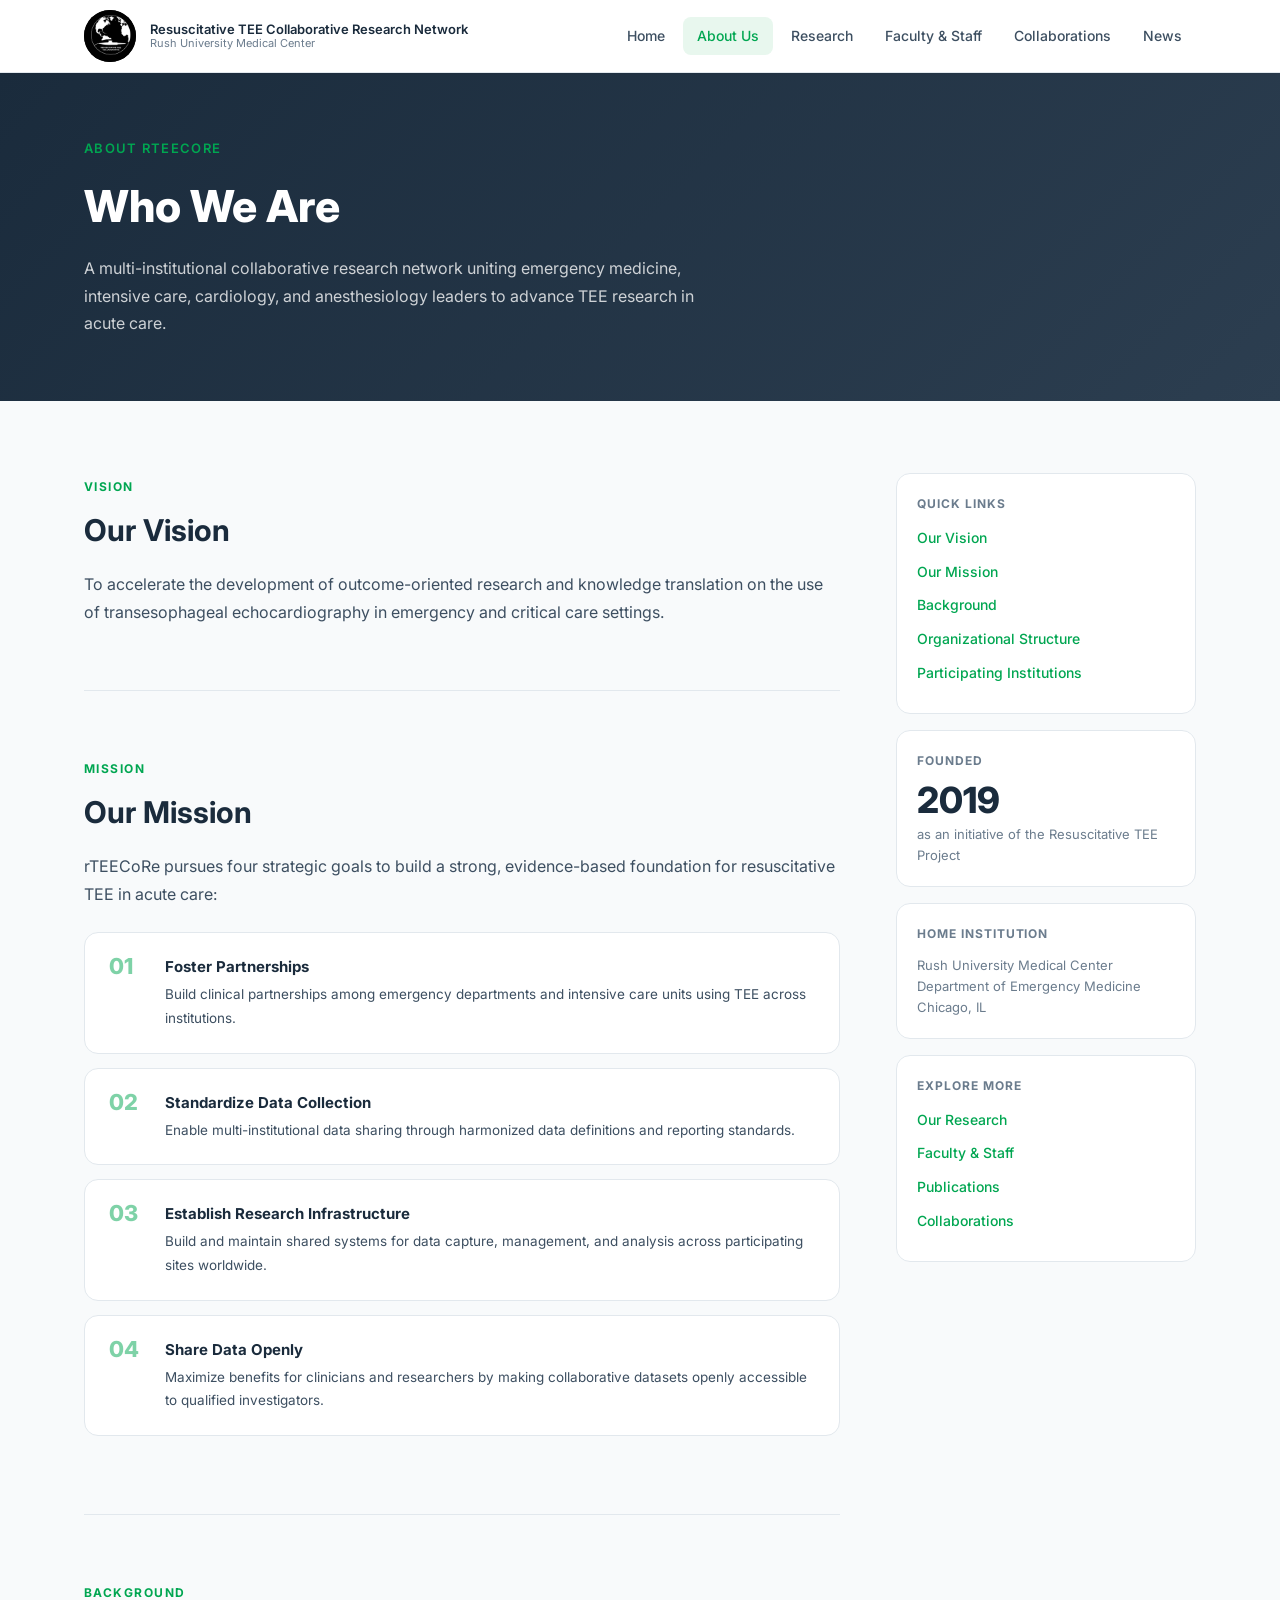
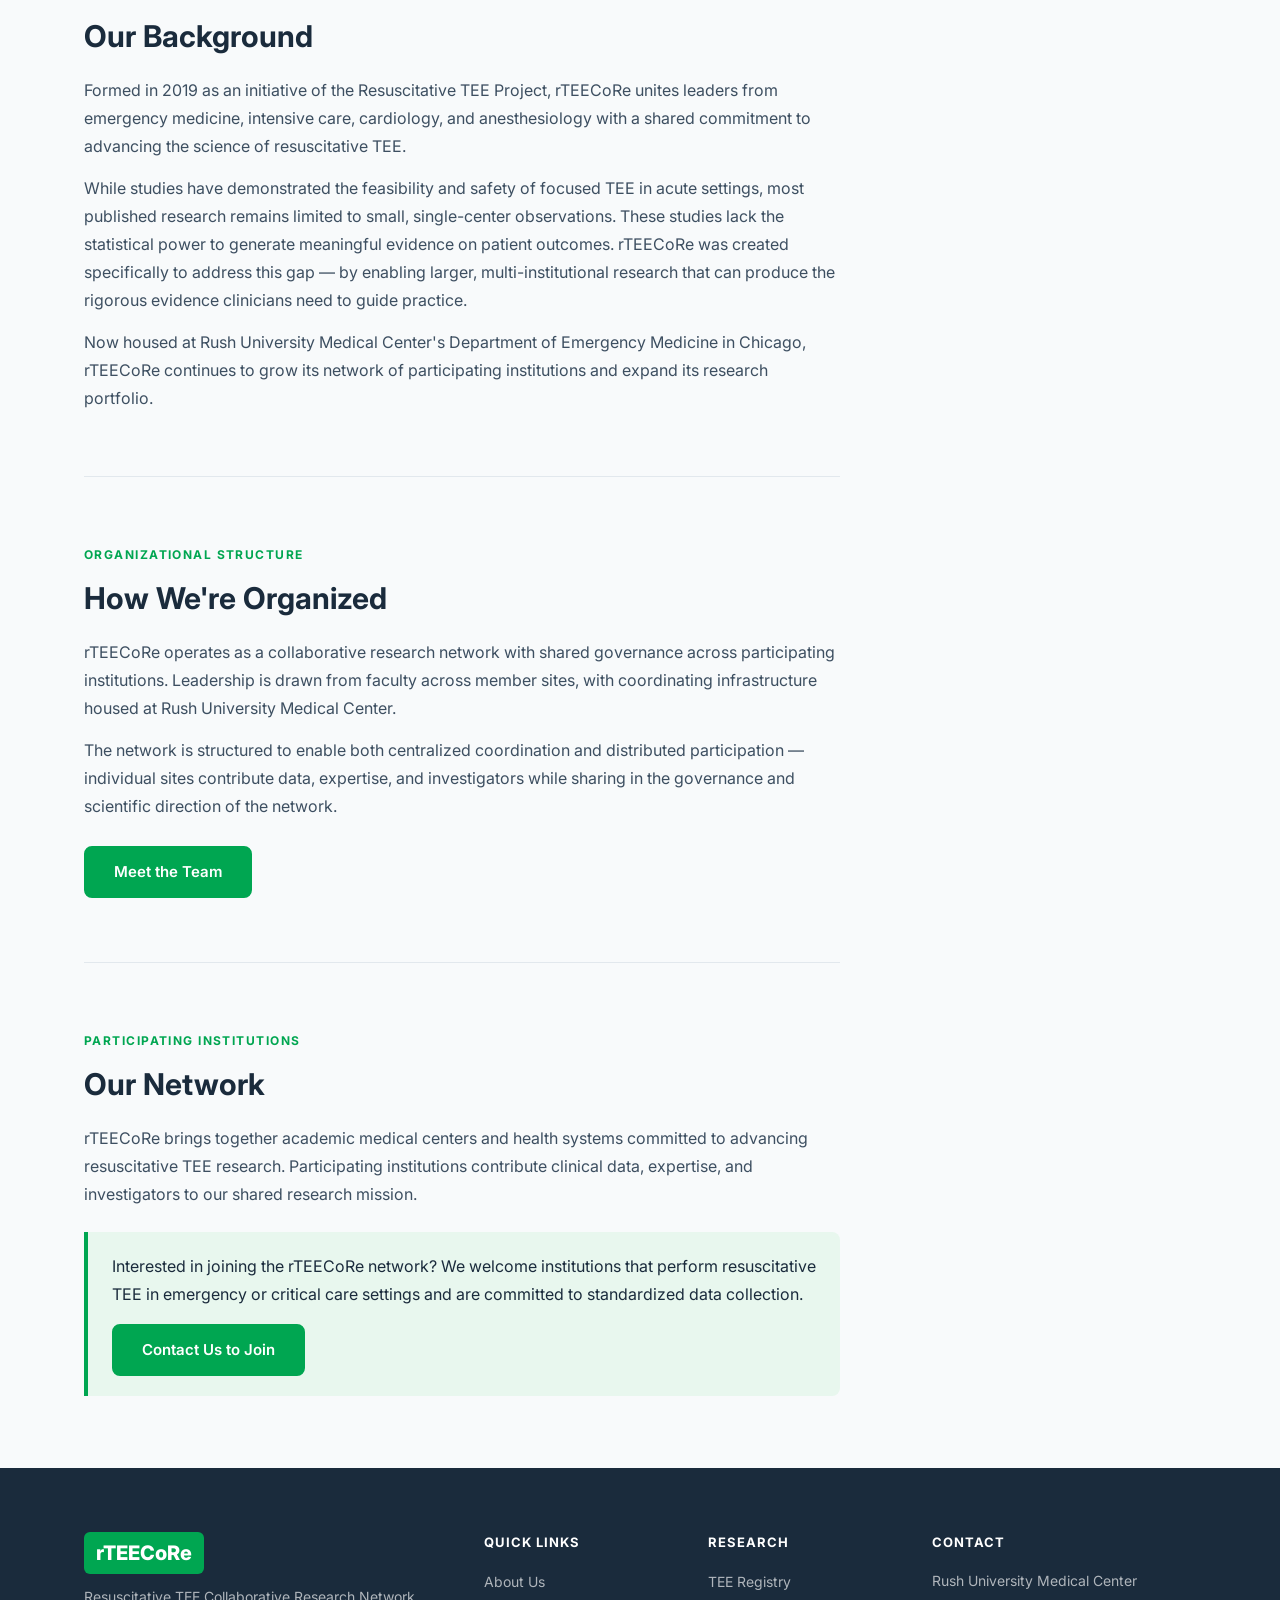
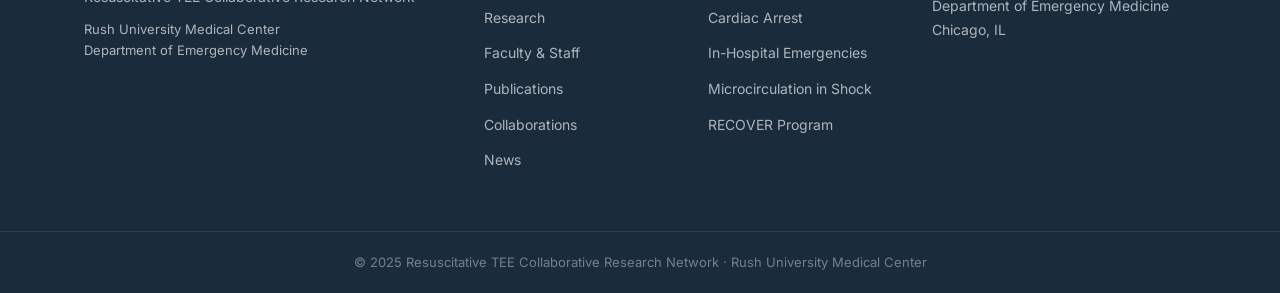
==== about.html @ b1657786 "Add favicon using rTEECoRe logo Co-Authored-By: Claude Sonnet 4.6 <noreply@anthropic.com>" ====
<!DOCTYPE html>
<html lang="en">
<head>
  <meta charset="UTF-8" />
  <meta name="viewport" content="width=device-width, initial-scale=1.0" />
  <title>About Us | rTEECoRe</title>
  <link rel="icon" type="image/png" href="logo.png" />
  <link rel="stylesheet" href="style.css" />
  <link href="https://fonts.googleapis.com/css2?family=Inter:wght@300;400;500;600;700&display=swap" rel="stylesheet" />
</head>
<body>

  <!-- Header -->
  <header class="site-header">
    <div class="container header-inner">
      <div class="logo-group">
        <img src="logo.png" alt="rTEECoRe Logo" class="logo-img" />
        <div class="logo-text">
          <span class="logo-title">Resuscitative TEE Collaborative Research Network</span>
          <span class="logo-sub">Rush University Medical Center</span>
        </div>
      </div>
      <nav class="main-nav">
        <ul>
          <li><a href="index.html">Home</a></li>
          <li><a href="about.html" class="active">About Us</a></li>
          <li class="has-dropdown">
            <a href="research.html">Research</a>
            <ul class="dropdown">
              <li><a href="research.html#registry">Resuscitative TEE Registry</a></li>
              <li><a href="research.html#cardiac-arrest">Cardiac Arrest Research</a></li>
              <li><a href="research.html#in-hospital">In-Hospital Emergencies</a></li>
              <li><a href="research.html#microcirculation">Microcirculation in Shock</a></li>
              <li><a href="research.html#recover">RECOVER Program</a></li>
              <li><a href="publications.html">Recent Publications</a></li>
            </ul>
          </li>
          <li><a href="team.html">Faculty &amp; Staff</a></li>
          <li class="has-dropdown">
            <a href="collaborations.html">Collaborations</a>
            <ul class="dropdown">
              <li><a href="collaborations.html#mobile-cpr">The Mobile CPR Project</a></li>
              <li><a href="collaborations.html#revive">REVIVE</a></li>
              <li><a href="collaborations.html#pedires">PediRES-Q</a></li>
              <li><a href="collaborations.html#pennparc">Penn PARC</a></li>
            </ul>
          </li>
          <li><a href="news.html">News</a></li>
        </ul>
      </nav>
      <button class="nav-toggle" aria-label="Toggle navigation">&#9776;</button>
    </div>
  </header>

  <!-- Page Hero -->
  <section class="page-hero">
    <div class="container">
      <p class="hero-eyebrow">About rTEECoRe</p>
      <h1>Who We Are</h1>
      <p>A multi-institutional collaborative research network uniting emergency medicine, intensive care, cardiology, and anesthesiology leaders to advance TEE research in acute care.</p>
    </div>
  </section>

  <!-- Vision & Mission -->
  <section class="content-section">
    <div class="container two-col">
      <div class="content-main">

        <div class="content-block" id="vision">
          <span class="section-label">Vision</span>
          <h2>Our Vision</h2>
          <p>To accelerate the development of outcome-oriented research and knowledge translation on the use of transesophageal echocardiography in emergency and critical care settings.</p>
        </div>

        <div class="content-block" id="mission">
          <span class="section-label">Mission</span>
          <h2>Our Mission</h2>
          <p>rTEECoRe pursues four strategic goals to build a strong, evidence-based foundation for resuscitative TEE in acute care:</p>
          <div class="goal-list">
            <div class="goal-card">
              <span class="goal-num">01</span>
              <div>
                <h4>Foster Partnerships</h4>
                <p>Build clinical partnerships among emergency departments and intensive care units using TEE across institutions.</p>
              </div>
            </div>
            <div class="goal-card">
              <span class="goal-num">02</span>
              <div>
                <h4>Standardize Data Collection</h4>
                <p>Enable multi-institutional data sharing through harmonized data definitions and reporting standards.</p>
              </div>
            </div>
            <div class="goal-card">
              <span class="goal-num">03</span>
              <div>
                <h4>Establish Research Infrastructure</h4>
                <p>Build and maintain shared systems for data capture, management, and analysis across participating sites worldwide.</p>
              </div>
            </div>
            <div class="goal-card">
              <span class="goal-num">04</span>
              <div>
                <h4>Share Data Openly</h4>
                <p>Maximize benefits for clinicians and researchers by making collaborative datasets openly accessible to qualified investigators.</p>
              </div>
            </div>
          </div>
        </div>

        <div class="content-block" id="background">
          <span class="section-label">Background</span>
          <h2>Our Background</h2>
          <p>Formed in 2019 as an initiative of the Resuscitative TEE Project, rTEECoRe unites leaders from emergency medicine, intensive care, cardiology, and anesthesiology with a shared commitment to advancing the science of resuscitative TEE.</p>
          <p>While studies have demonstrated the feasibility and safety of focused TEE in acute settings, most published research remains limited to small, single-center observations. These studies lack the statistical power to generate meaningful evidence on patient outcomes. rTEECoRe was created specifically to address this gap — by enabling larger, multi-institutional research that can produce the rigorous evidence clinicians need to guide practice.</p>
          <p>Now housed at Rush University Medical Center's Department of Emergency Medicine in Chicago, rTEECoRe continues to grow its network of participating institutions and expand its research portfolio.</p>
        </div>

        <div class="content-block" id="structure">
          <span class="section-label">Organizational Structure</span>
          <h2>How We're Organized</h2>
          <p>rTEECoRe operates as a collaborative research network with shared governance across participating institutions. Leadership is drawn from faculty across member sites, with coordinating infrastructure housed at Rush University Medical Center.</p>
          <p>The network is structured to enable both centralized coordination and distributed participation — individual sites contribute data, expertise, and investigators while sharing in the governance and scientific direction of the network.</p>
          <a href="team.html" class="btn btn-primary" style="margin-top: 12px;">Meet the Team</a>
        </div>

        <div class="content-block" id="institutions">
          <span class="section-label">Participating Institutions</span>
          <h2>Our Network</h2>
          <p>rTEECoRe brings together academic medical centers and health systems committed to advancing resuscitative TEE research. Participating institutions contribute clinical data, expertise, and investigators to our shared research mission.</p>
          <div class="info-box">
            <p>Interested in joining the rTEECoRe network? We welcome institutions that perform resuscitative TEE in emergency or critical care settings and are committed to standardized data collection.</p>
            <a href="team.html" class="btn btn-primary" style="margin-top: 16px;">Contact Us to Join</a>
          </div>
        </div>

      </div>

      <!-- Sidebar -->
      <aside class="content-sidebar">
        <div class="sidebar-card">
          <h4>Quick Links</h4>
          <ul class="sidebar-links">
            <li><a href="#vision">Our Vision</a></li>
            <li><a href="#mission">Our Mission</a></li>
            <li><a href="#background">Background</a></li>
            <li><a href="#structure">Organizational Structure</a></li>
            <li><a href="#institutions">Participating Institutions</a></li>
          </ul>
        </div>
        <div class="sidebar-card">
          <h4>Founded</h4>
          <p class="sidebar-stat">2019</p>
          <p class="sidebar-note">as an initiative of the Resuscitative TEE Project</p>
        </div>
        <div class="sidebar-card">
          <h4>Home Institution</h4>
          <p class="sidebar-note">Rush University Medical Center<br/>Department of Emergency Medicine<br/>Chicago, IL</p>
        </div>
        <div class="sidebar-card">
          <h4>Explore More</h4>
          <ul class="sidebar-links">
            <li><a href="research.html">Our Research</a></li>
            <li><a href="team.html">Faculty &amp; Staff</a></li>
            <li><a href="publications.html">Publications</a></li>
            <li><a href="collaborations.html">Collaborations</a></li>
          </ul>
        </div>
      </aside>
    </div>
  </section>

  <!-- Footer -->
  <footer class="site-footer">
    <div class="container footer-grid">
      <div class="footer-brand">
        <div class="footer-logo">rTEECoRe</div>
        <p>Resuscitative TEE Collaborative Research Network</p>
        <p class="footer-inst">Rush University Medical Center<br/>Department of Emergency Medicine</p>
      </div>
      <div class="footer-nav">
        <h4>Quick Links</h4>
        <ul>
          <li><a href="about.html">About Us</a></li>
          <li><a href="research.html">Research</a></li>
          <li><a href="team.html">Faculty &amp; Staff</a></li>
          <li><a href="publications.html">Publications</a></li>
          <li><a href="collaborations.html">Collaborations</a></li>
          <li><a href="news.html">News</a></li>
        </ul>
      </div>
      <div class="footer-nav">
        <h4>Research</h4>
        <ul>
          <li><a href="research.html#registry">TEE Registry</a></li>
          <li><a href="research.html#cardiac-arrest">Cardiac Arrest</a></li>
          <li><a href="research.html#in-hospital">In-Hospital Emergencies</a></li>
          <li><a href="research.html#microcirculation">Microcirculation in Shock</a></li>
          <li><a href="research.html#recover">RECOVER Program</a></li>
        </ul>
      </div>
      <div class="footer-contact">
        <h4>Contact</h4>
        <p>Rush University Medical Center<br/>
        Department of Emergency Medicine<br/>
        Chicago, IL</p>
      </div>
    </div>
    <div class="footer-bottom">
      <div class="container">
        <p>&copy; 2025 Resuscitative TEE Collaborative Research Network · Rush University Medical Center</p>
      </div>
    </div>
  </footer>

  <script src="main.js"></script>
</body>
</html>
---- style.css ----
/* ── Reset & Base ── */
*, *::before, *::after { box-sizing: border-box; margin: 0; padding: 0; }

:root {
  --rush-green: #00A651;
  --rush-green-dark: #007A3D;
  --rush-green-light: #E8F7EE;
  --navy: #1A2B3C;
  --navy-light: #2C3E50;
  --gray-50: #F8FAFB;
  --gray-100: #F1F4F6;
  --gray-200: #E2E8ED;
  --gray-500: #6B7C8D;
  --gray-700: #3D4F61;
  --white: #FFFFFF;
  --font: 'Inter', system-ui, sans-serif;
  --radius: 8px;
  --radius-lg: 14px;
  --shadow: 0 2px 12px rgba(0,0,0,0.08);
  --shadow-lg: 0 8px 32px rgba(0,0,0,0.12);
  --transition: 0.2s ease;
}

html { scroll-behavior: smooth; }

body {
  font-family: var(--font);
  color: var(--navy);
  background: var(--white);
  line-height: 1.6;
  font-size: 16px;
}

a { color: inherit; text-decoration: none; }
img { max-width: 100%; display: block; }
ul { list-style: none; }

.container {
  max-width: 1160px;
  margin: 0 auto;
  padding: 0 24px;
}

/* ── Buttons ── */
.btn {
  display: inline-block;
  padding: 12px 28px;
  border-radius: var(--radius);
  font-weight: 600;
  font-size: 15px;
  transition: all var(--transition);
  cursor: pointer;
  border: 2px solid transparent;
}
.btn-primary {
  background: var(--rush-green);
  color: var(--white);
  border-color: var(--rush-green);
}
.btn-primary:hover { background: var(--rush-green-dark); border-color: var(--rush-green-dark); }
.btn-outline {
  background: transparent;
  color: var(--white);
  border-color: rgba(255,255,255,0.6);
}
.btn-outline:hover { background: rgba(255,255,255,0.15); border-color: var(--white); }
.btn-white {
  background: var(--white);
  color: var(--rush-green-dark);
  border-color: var(--white);
}
.btn-white:hover { background: var(--rush-green-light); }
.btn-outline-white {
  background: transparent;
  color: var(--white);
  border-color: rgba(255,255,255,0.6);
}
.btn-outline-white:hover { background: rgba(255,255,255,0.1); border-color: var(--white); }

/* ── Section Labels ── */
.section-label {
  display: inline-block;
  font-size: 12px;
  font-weight: 700;
  letter-spacing: 0.12em;
  text-transform: uppercase;
  color: var(--rush-green);
  margin-bottom: 10px;
}
.section-header {
  text-align: center;
  margin-bottom: 48px;
}
.section-header h2 {
  font-size: clamp(26px, 3vw, 36px);
  font-weight: 700;
  color: var(--navy);
}

/* ── Header ── */
.site-header {
  position: sticky;
  top: 0;
  z-index: 100;
  background: var(--white);
  border-bottom: 1px solid var(--gray-200);
  box-shadow: 0 1px 8px rgba(0,0,0,0.06);
}
.header-inner {
  display: flex;
  align-items: center;
  justify-content: space-between;
  height: 72px;
  gap: 24px;
}
.logo-group {
  display: flex;
  align-items: center;
  gap: 14px;
  flex-shrink: 0;
}
.logo-img {
  height: 52px;
  width: 52px;
  object-fit: contain;
  border-radius: 50%;
  background: #111;
}
.logo-text {
  display: flex;
  flex-direction: column;
  line-height: 1.2;
}
.logo-title {
  font-size: 13px;
  font-weight: 600;
  color: var(--navy);
}
.logo-sub {
  font-size: 11px;
  color: var(--gray-500);
  font-weight: 400;
}

/* ── Navigation ── */
.main-nav ul {
  display: flex;
  align-items: center;
  gap: 4px;
}
.main-nav > ul > li {
  position: relative;
}
.main-nav > ul > li > a {
  display: block;
  padding: 8px 14px;
  font-size: 14px;
  font-weight: 500;
  color: var(--gray-700);
  border-radius: var(--radius);
  transition: all var(--transition);
}
.main-nav > ul > li > a:hover,
.main-nav > ul > li > a.active {
  color: var(--rush-green);
  background: var(--rush-green-light);
}

.dropdown {
  display: none;
  position: absolute;
  top: calc(100% + 4px);
  left: 0;
  background: var(--white);
  border: 1px solid var(--gray-200);
  border-radius: var(--radius);
  box-shadow: var(--shadow-lg);
  min-width: 240px;
  padding: 6px;
  z-index: 200;
}
.dropdown li a {
  display: block;
  padding: 9px 14px;
  font-size: 13.5px;
  color: var(--gray-700);
  border-radius: 6px;
  transition: all var(--transition);
}
.dropdown li a:hover {
  background: var(--rush-green-light);
  color: var(--rush-green-dark);
}

.nav-toggle {
  display: none;
  background: none;
  border: none;
  font-size: 22px;
  cursor: pointer;
  color: var(--navy);
  padding: 8px;
}

/* ── Hero ── */
.hero {
  position: relative;
  background: linear-gradient(135deg, var(--navy) 0%, var(--navy-light) 60%, #1d3a2e 100%);
  min-height: 560px;
  display: flex;
  align-items: center;
  overflow: hidden;
}
.hero::before {
  content: '';
  position: absolute;
  inset: 0;
  background: url("data:image/svg+xml,%3Csvg width='60' height='60' viewBox='0 0 60 60' xmlns='http://www.w3.org/2000/svg'%3E%3Cg fill='none' fill-rule='evenodd'%3E%3Cg fill='%2300A651' fill-opacity='0.05'%3E%3Cpath d='M36 34v-4h-2v4h-4v2h4v4h2v-4h4v-2h-4zm0-30V0h-2v4h-4v2h4v4h2V6h4V4h-4zM6 34v-4H4v4H0v2h4v4h2v-4h4v-2H6zM6 4V0H4v4H0v2h4v4h2V6h4V4H6z'/%3E%3C/g%3E%3C/g%3E%3C/svg%3E");
}
.hero-overlay {
  position: absolute;
  inset: 0;
  background: linear-gradient(to right, rgba(26,43,60,0.6) 0%, transparent 100%);
}
.hero-content {
  position: relative;
  z-index: 2;
  max-width: 680px;
  padding-top: 60px;
  padding-bottom: 60px;
}
.hero-eyebrow {
  font-size: 13px;
  font-weight: 600;
  letter-spacing: 0.1em;
  text-transform: uppercase;
  color: var(--rush-green);
  margin-bottom: 16px;
}
.hero h1 {
  font-size: clamp(34px, 5vw, 56px);
  font-weight: 800;
  color: var(--white);
  line-height: 1.1;
  margin-bottom: 20px;
}
.hero-desc {
  font-size: 17px;
  color: rgba(255,255,255,0.82);
  line-height: 1.7;
  margin-bottom: 36px;
  max-width: 580px;
}
.hero-cta {
  display: flex;
  gap: 14px;
  flex-wrap: wrap;
}

/* ── About Strip ── */
.about-strip {
  background: var(--white);
  padding: 64px 0;
  border-bottom: 1px solid var(--gray-200);
}
.strip-grid {
  display: grid;
  grid-template-columns: repeat(4, 1fr);
  gap: 32px;
}
.strip-item {
  text-align: center;
  padding: 24px 16px;
}
.strip-icon {
  width: 52px;
  height: 52px;
  background: var(--rush-green-light);
  border-radius: 50%;
  display: flex;
  align-items: center;
  justify-content: center;
  margin: 0 auto 16px;
  color: var(--rush-green);
}
.strip-icon svg {
  width: 22px;
  height: 22px;
}
.strip-item h3 {
  font-size: 16px;
  font-weight: 700;
  color: var(--navy);
  margin-bottom: 8px;
}
.strip-item p {
  font-size: 14px;
  color: var(--gray-500);
  line-height: 1.6;
}

/* ── Mission ── */
.mission {
  background: var(--gray-50);
  padding: 96px 0;
}
.mission-grid {
  display: grid;
  grid-template-columns: 1fr 1fr;
  gap: 72px;
  align-items: start;
}
.mission-text h2 {
  font-size: clamp(24px, 3vw, 36px);
  font-weight: 700;
  color: var(--navy);
  margin-bottom: 20px;
  line-height: 1.2;
}
.mission-text p {
  color: var(--gray-700);
  margin-bottom: 16px;
  line-height: 1.75;
}
.mission-text .btn { margin-top: 12px; }

.goal-card {
  display: flex;
  gap: 20px;
  align-items: flex-start;
  padding: 22px 24px;
  background: var(--white);
  border-radius: var(--radius-lg);
  border: 1px solid var(--gray-200);
  margin-bottom: 14px;
  transition: box-shadow var(--transition);
}
.goal-card:hover { box-shadow: var(--shadow); }
.goal-num {
  font-size: 22px;
  font-weight: 800;
  color: var(--rush-green);
  opacity: 0.5;
  min-width: 36px;
  line-height: 1;
}
.goal-card h4 {
  font-size: 15px;
  font-weight: 700;
  color: var(--navy);
  margin-bottom: 4px;
}
.goal-card p {
  font-size: 13.5px;
  color: var(--gray-500);
  line-height: 1.6;
}

/* ── Research Highlights ── */
.research-highlights {
  padding: 96px 0;
  background: var(--white);
}
.cards-grid {
  display: grid;
  grid-template-columns: repeat(3, 1fr);
  gap: 24px;
}
.card {
  background: var(--white);
  border: 1px solid var(--gray-200);
  border-radius: var(--radius-lg);
  padding: 28px;
  transition: all var(--transition);
  display: flex;
  flex-direction: column;
}
.card:hover {
  box-shadow: var(--shadow-lg);
  border-color: var(--rush-green);
  transform: translateY(-2px);
}
.card-tag {
  display: inline-block;
  font-size: 11px;
  font-weight: 700;
  letter-spacing: 0.08em;
  text-transform: uppercase;
  color: var(--rush-green);
  background: var(--rush-green-light);
  padding: 4px 10px;
  border-radius: 20px;
  margin-bottom: 14px;
  align-self: flex-start;
}
.card h3 {
  font-size: 18px;
  font-weight: 700;
  color: var(--navy);
  margin-bottom: 10px;
}
.card p {
  font-size: 14px;
  color: var(--gray-500);
  line-height: 1.65;
  flex: 1;
  margin-bottom: 20px;
}
.card-link {
  font-size: 14px;
  font-weight: 600;
  color: var(--rush-green);
  transition: color var(--transition);
}
.card-link:hover { color: var(--rush-green-dark); }

/* ── CTA Banner ── */
.cta-banner {
  background: linear-gradient(135deg, var(--rush-green) 0%, var(--rush-green-dark) 100%);
  padding: 64px 0;
}
.cta-inner {
  display: flex;
  align-items: center;
  justify-content: space-between;
  gap: 40px;
  flex-wrap: wrap;
}
.cta-inner h2 {
  font-size: clamp(22px, 3vw, 30px);
  font-weight: 700;
  color: var(--white);
  margin-bottom: 10px;
}
.cta-inner p {
  color: rgba(255,255,255,0.85);
  font-size: 15px;
  max-width: 520px;
}
.cta-actions {
  display: flex;
  gap: 14px;
  flex-wrap: wrap;
  flex-shrink: 0;
}

/* ── Footer ── */
.site-footer {
  background: var(--navy);
  color: rgba(255,255,255,0.75);
  padding: 64px 0 0;
}
.footer-grid {
  display: grid;
  grid-template-columns: 2fr 1fr 1fr 1.5fr;
  gap: 48px;
  padding-bottom: 48px;
}
.footer-logo {
  font-size: 20px;
  font-weight: 800;
  color: var(--white);
  background: var(--rush-green);
  display: inline-block;
  padding: 5px 12px;
  border-radius: 6px;
  margin-bottom: 12px;
}
.footer-brand p {
  font-size: 14px;
  line-height: 1.6;
  color: rgba(255,255,255,0.65);
}
.footer-inst {
  margin-top: 10px;
  font-size: 13px !important;
}
.footer-nav h4,
.footer-contact h4 {
  font-size: 13px;
  font-weight: 700;
  letter-spacing: 0.08em;
  text-transform: uppercase;
  color: var(--white);
  margin-bottom: 16px;
}
.footer-nav ul li {
  margin-bottom: 10px;
}
.footer-nav ul li a {
  font-size: 14px;
  color: rgba(255,255,255,0.65);
  transition: color var(--transition);
}
.footer-nav ul li a:hover { color: var(--rush-green); }
.footer-contact p {
  font-size: 14px;
  line-height: 1.75;
  color: rgba(255,255,255,0.65);
}
.footer-bottom {
  border-top: 1px solid rgba(255,255,255,0.1);
  padding: 20px 0;
}
.footer-bottom p {
  font-size: 13px;
  color: rgba(255,255,255,0.4);
  text-align: center;
}

/* ── Page Hero (inner pages) ── */
.page-hero {
  background: linear-gradient(135deg, var(--navy) 0%, var(--navy-light) 100%);
  padding: 64px 0;
}
.page-hero .hero-eyebrow {
  font-size: 13px;
  font-weight: 600;
  letter-spacing: 0.1em;
  text-transform: uppercase;
  color: var(--rush-green);
  margin-bottom: 12px;
}
.page-hero h1 {
  font-size: clamp(28px, 4vw, 44px);
  font-weight: 800;
  color: var(--white);
  margin-bottom: 14px;
}
.page-hero p {
  font-size: 16px;
  color: rgba(255,255,255,0.78);
  max-width: 620px;
  line-height: 1.7;
}

/* ── Two Column Layout ── */
.content-section { padding: 72px 0; background: var(--gray-50); }
.two-col {
  display: grid;
  grid-template-columns: 1fr 300px;
  gap: 56px;
  align-items: start;
}
.content-block {
  margin-bottom: 64px;
  padding-bottom: 64px;
  border-bottom: 1px solid var(--gray-200);
}
.content-block:last-child { border-bottom: none; margin-bottom: 0; padding-bottom: 0; }
.content-block h2 {
  font-size: clamp(22px, 3vw, 30px);
  font-weight: 700;
  color: var(--navy);
  margin-bottom: 16px;
}
.content-block p {
  color: var(--gray-700);
  line-height: 1.75;
  margin-bottom: 14px;
}
.content-block p:last-child { margin-bottom: 0; }
.goal-list { margin-top: 24px; }

/* ── Info Box ── */
.info-box {
  background: var(--rush-green-light);
  border-left: 4px solid var(--rush-green);
  border-radius: 0 var(--radius) var(--radius) 0;
  padding: 20px 24px;
  margin-top: 24px;
}
.info-box p { color: var(--navy); margin: 0; }

/* ── Sidebar ── */
.content-sidebar { position: sticky; top: 88px; }
.sidebar-card {
  background: var(--white);
  border: 1px solid var(--gray-200);
  border-radius: var(--radius-lg);
  padding: 20px;
  margin-bottom: 16px;
}
.sidebar-card h4 {
  font-size: 12px;
  font-weight: 700;
  letter-spacing: 0.08em;
  text-transform: uppercase;
  color: var(--gray-500);
  margin-bottom: 12px;
}
.sidebar-links { list-style: none; }
.sidebar-links li { margin-bottom: 8px; }
.sidebar-links li a {
  font-size: 14px;
  color: var(--rush-green);
  font-weight: 500;
  transition: color var(--transition);
}
.sidebar-links li a:hover { color: var(--rush-green-dark); }
.sidebar-stat {
  font-size: 36px;
  font-weight: 800;
  color: var(--navy);
  line-height: 1;
  margin-bottom: 6px;
}
.sidebar-note {
  font-size: 13px;
  color: var(--gray-500);
  line-height: 1.6;
}

/* ── Responsive ── */
@media (max-width: 1024px) {
  .strip-grid { grid-template-columns: repeat(2, 1fr); }
  .cards-grid { grid-template-columns: repeat(2, 1fr); }
  .footer-grid { grid-template-columns: 1fr 1fr; gap: 32px; }
}

@media (max-width: 900px) {
  .two-col { grid-template-columns: 1fr; }
  .content-sidebar { position: static; }
}

@media (max-width: 768px) {
  .main-nav { display: none; }
  .main-nav.open { display: block; position: absolute; top: 72px; left: 0; right: 0; background: var(--white); border-bottom: 1px solid var(--gray-200); padding: 16px 24px 24px; box-shadow: var(--shadow-lg); }
  .main-nav.open ul { flex-direction: column; gap: 0; }
  .main-nav.open > ul > li > a { padding: 12px 0; border-bottom: 1px solid var(--gray-100); border-radius: 0; }
  .dropdown { display: none !important; }
  .nav-toggle { display: block; }
  .header-inner { position: relative; }

  .mission-grid { grid-template-columns: 1fr; gap: 40px; }
  .strip-grid { grid-template-columns: repeat(2, 1fr); }
  .cards-grid { grid-template-columns: 1fr; }
  .cta-inner { flex-direction: column; text-align: center; }
  .footer-grid { grid-template-columns: 1fr; gap: 32px; }
}

@media (max-width: 480px) {
  .strip-grid { grid-template-columns: 1fr; }
  .hero-cta { flex-direction: column; }
  .logo-title { display: none; }
}
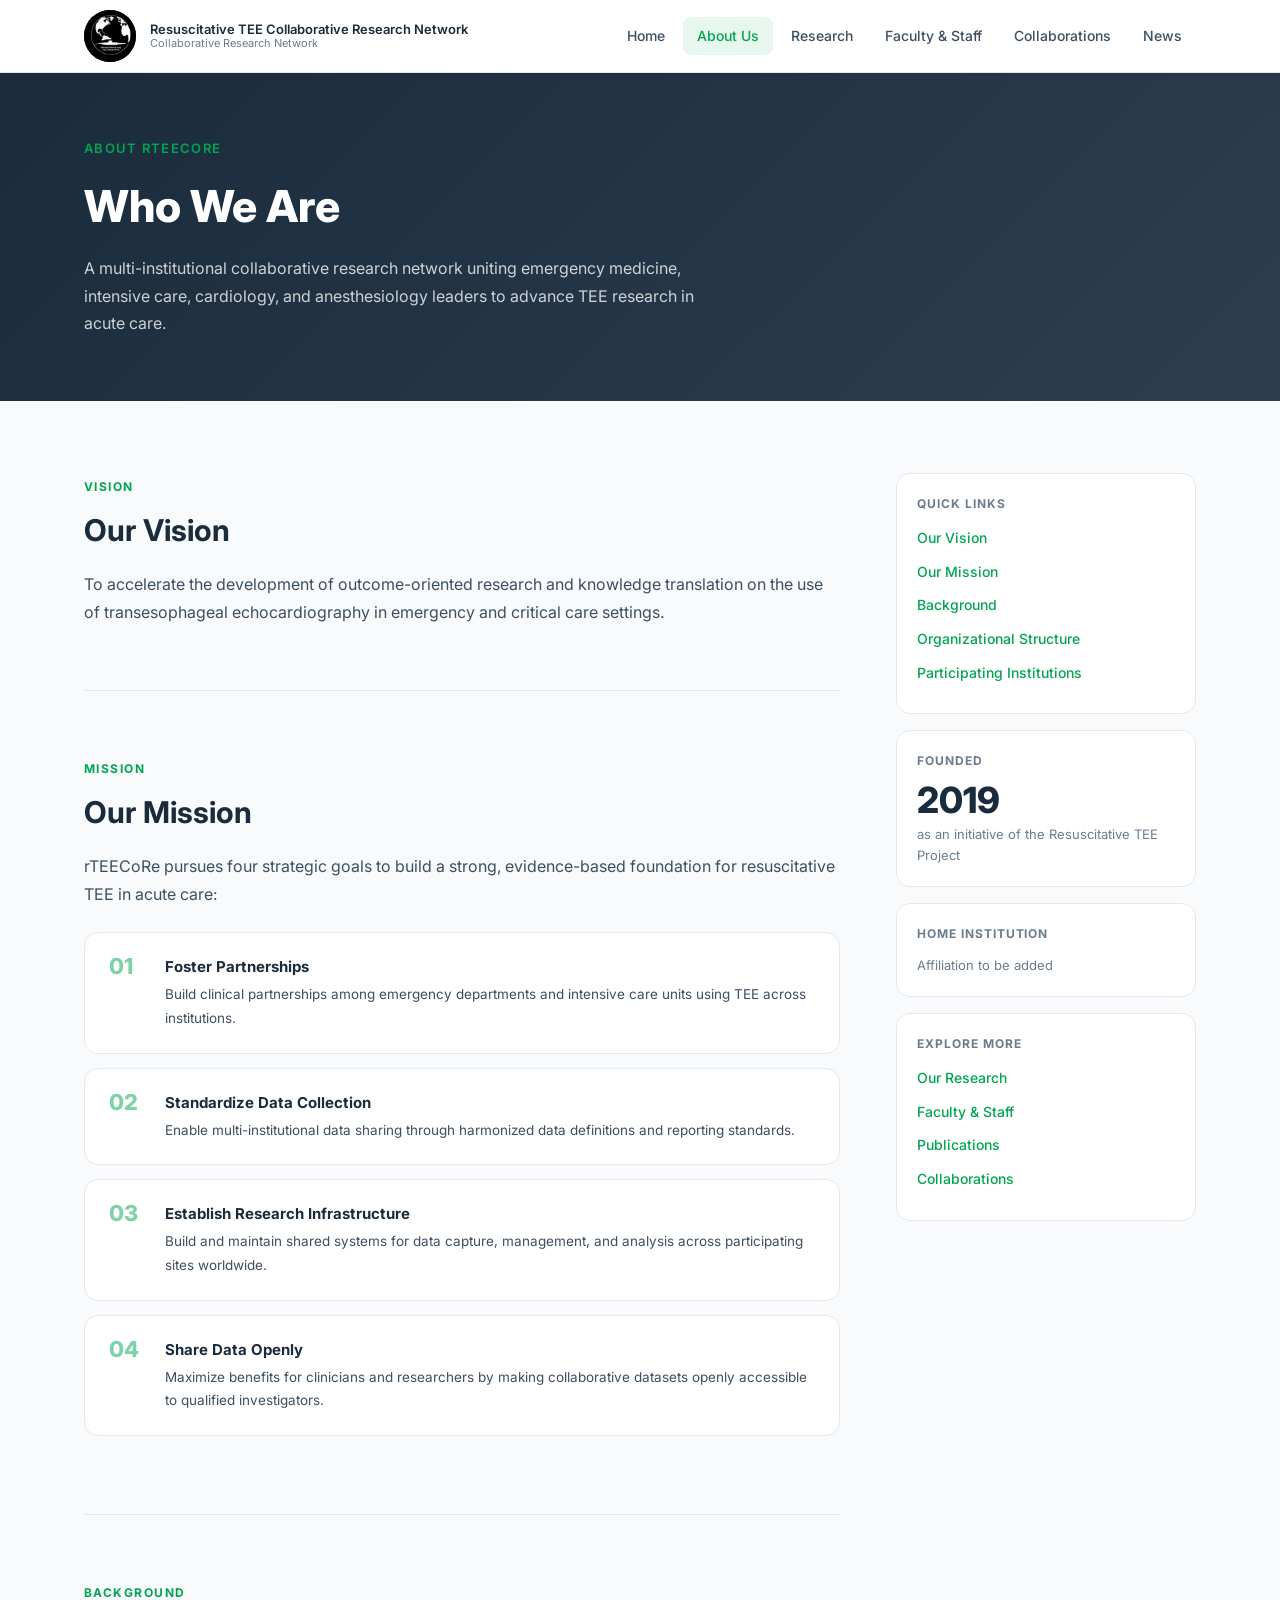
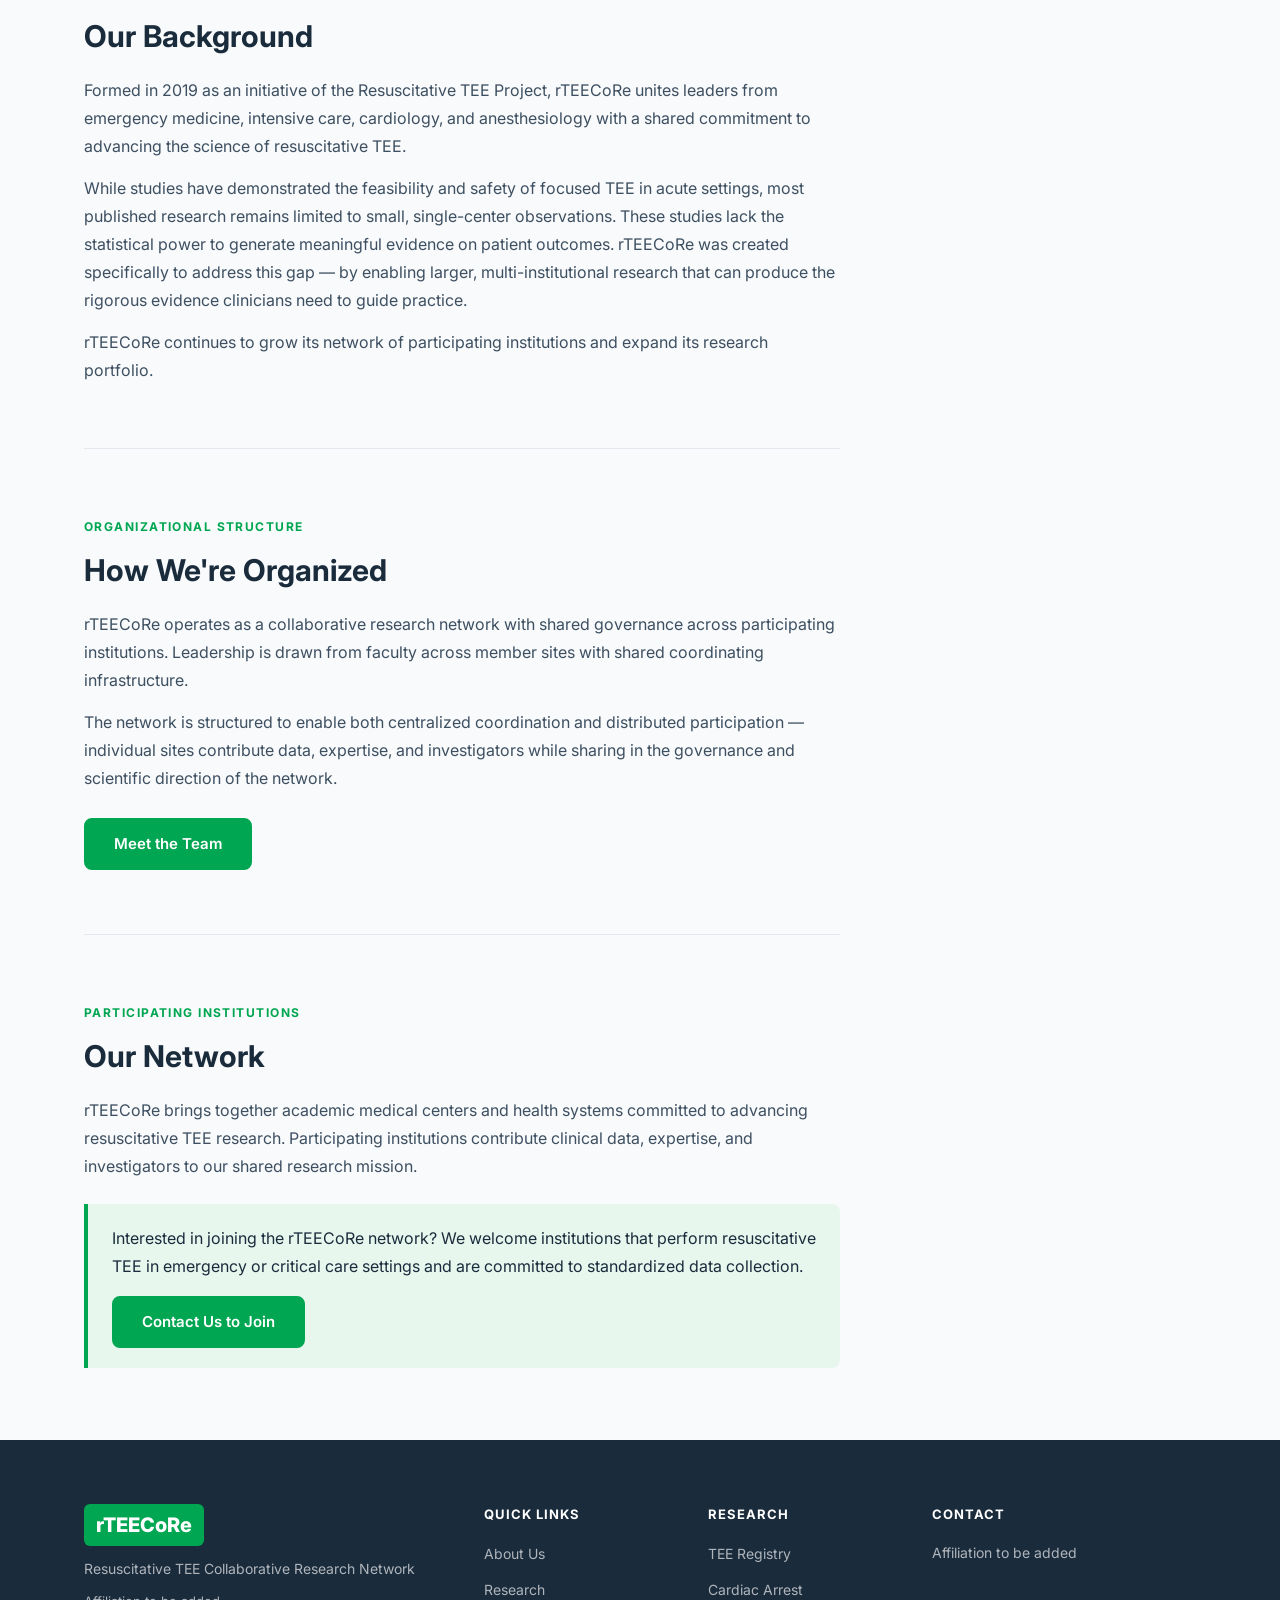
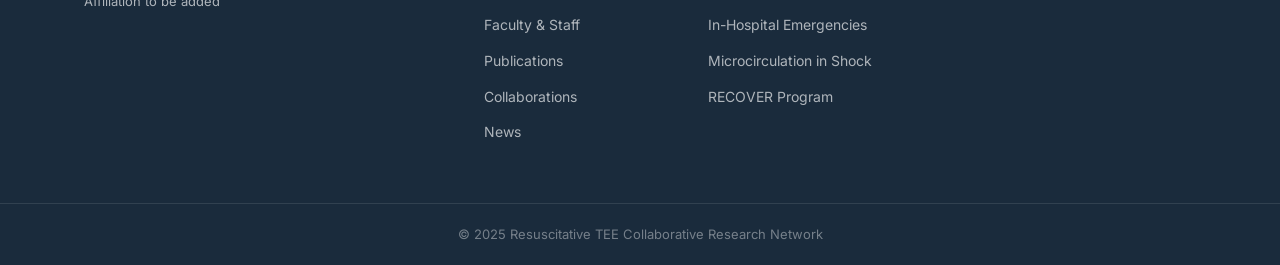
==== commit 4b15013c: "Remove institution affiliation references, placeholder text added Co-Authored-By: Claude Sonnet 4.6 " ====
--- a/about.html
+++ b/about.html
@@ -17,7 +17,7 @@
         <img src="logo.png" alt="rTEECoRe Logo" class="logo-img" />
         <div class="logo-text">
           <span class="logo-title">Resuscitative TEE Collaborative Research Network</span>
-          <span class="logo-sub">Rush University Medical Center</span>
+          <span class="logo-sub">Collaborative Research Network</span>
         </div>
       </div>
       <nav class="main-nav">
@@ -113,13 +113,13 @@
           <h2>Our Background</h2>
           <p>Formed in 2019 as an initiative of the Resuscitative TEE Project, rTEECoRe unites leaders from emergency medicine, intensive care, cardiology, and anesthesiology with a shared commitment to advancing the science of resuscitative TEE.</p>
           <p>While studies have demonstrated the feasibility and safety of focused TEE in acute settings, most published research remains limited to small, single-center observations. These studies lack the statistical power to generate meaningful evidence on patient outcomes. rTEECoRe was created specifically to address this gap — by enabling larger, multi-institutional research that can produce the rigorous evidence clinicians need to guide practice.</p>
-          <p>Now housed at Rush University Medical Center's Department of Emergency Medicine in Chicago, rTEECoRe continues to grow its network of participating institutions and expand its research portfolio.</p>
+          <p>rTEECoRe continues to grow its network of participating institutions and expand its research portfolio.</p>
         </div>
 
         <div class="content-block" id="structure">
           <span class="section-label">Organizational Structure</span>
           <h2>How We're Organized</h2>
-          <p>rTEECoRe operates as a collaborative research network with shared governance across participating institutions. Leadership is drawn from faculty across member sites, with coordinating infrastructure housed at Rush University Medical Center.</p>
+          <p>rTEECoRe operates as a collaborative research network with shared governance across participating institutions. Leadership is drawn from faculty across member sites with shared coordinating infrastructure.</p>
           <p>The network is structured to enable both centralized coordination and distributed participation — individual sites contribute data, expertise, and investigators while sharing in the governance and scientific direction of the network.</p>
           <a href="team.html" class="btn btn-primary" style="margin-top: 12px;">Meet the Team</a>
         </div>
@@ -155,7 +155,7 @@
         </div>
         <div class="sidebar-card">
           <h4>Home Institution</h4>
-          <p class="sidebar-note">Rush University Medical Center<br/>Department of Emergency Medicine<br/>Chicago, IL</p>
+          <p class="sidebar-note">Affiliation to be added</p>
         </div>
         <div class="sidebar-card">
           <h4>Explore More</h4>
@@ -176,7 +176,7 @@
       <div class="footer-brand">
         <div class="footer-logo">rTEECoRe</div>
         <p>Resuscitative TEE Collaborative Research Network</p>
-        <p class="footer-inst">Rush University Medical Center<br/>Department of Emergency Medicine</p>
+        <p class="footer-inst">Affiliation to be added</p>
       </div>
       <div class="footer-nav">
         <h4>Quick Links</h4>
@@ -201,14 +201,12 @@
       </div>
       <div class="footer-contact">
         <h4>Contact</h4>
-        <p>Rush University Medical Center<br/>
-        Department of Emergency Medicine<br/>
-        Chicago, IL</p>
+        <p>Affiliation to be added</p>
       </div>
     </div>
     <div class="footer-bottom">
       <div class="container">
-        <p>&copy; 2025 Resuscitative TEE Collaborative Research Network · Rush University Medical Center</p>
+        <p>&copy; 2025 Resuscitative TEE Collaborative Research Network</p>
       </div>
     </div>
   </footer>
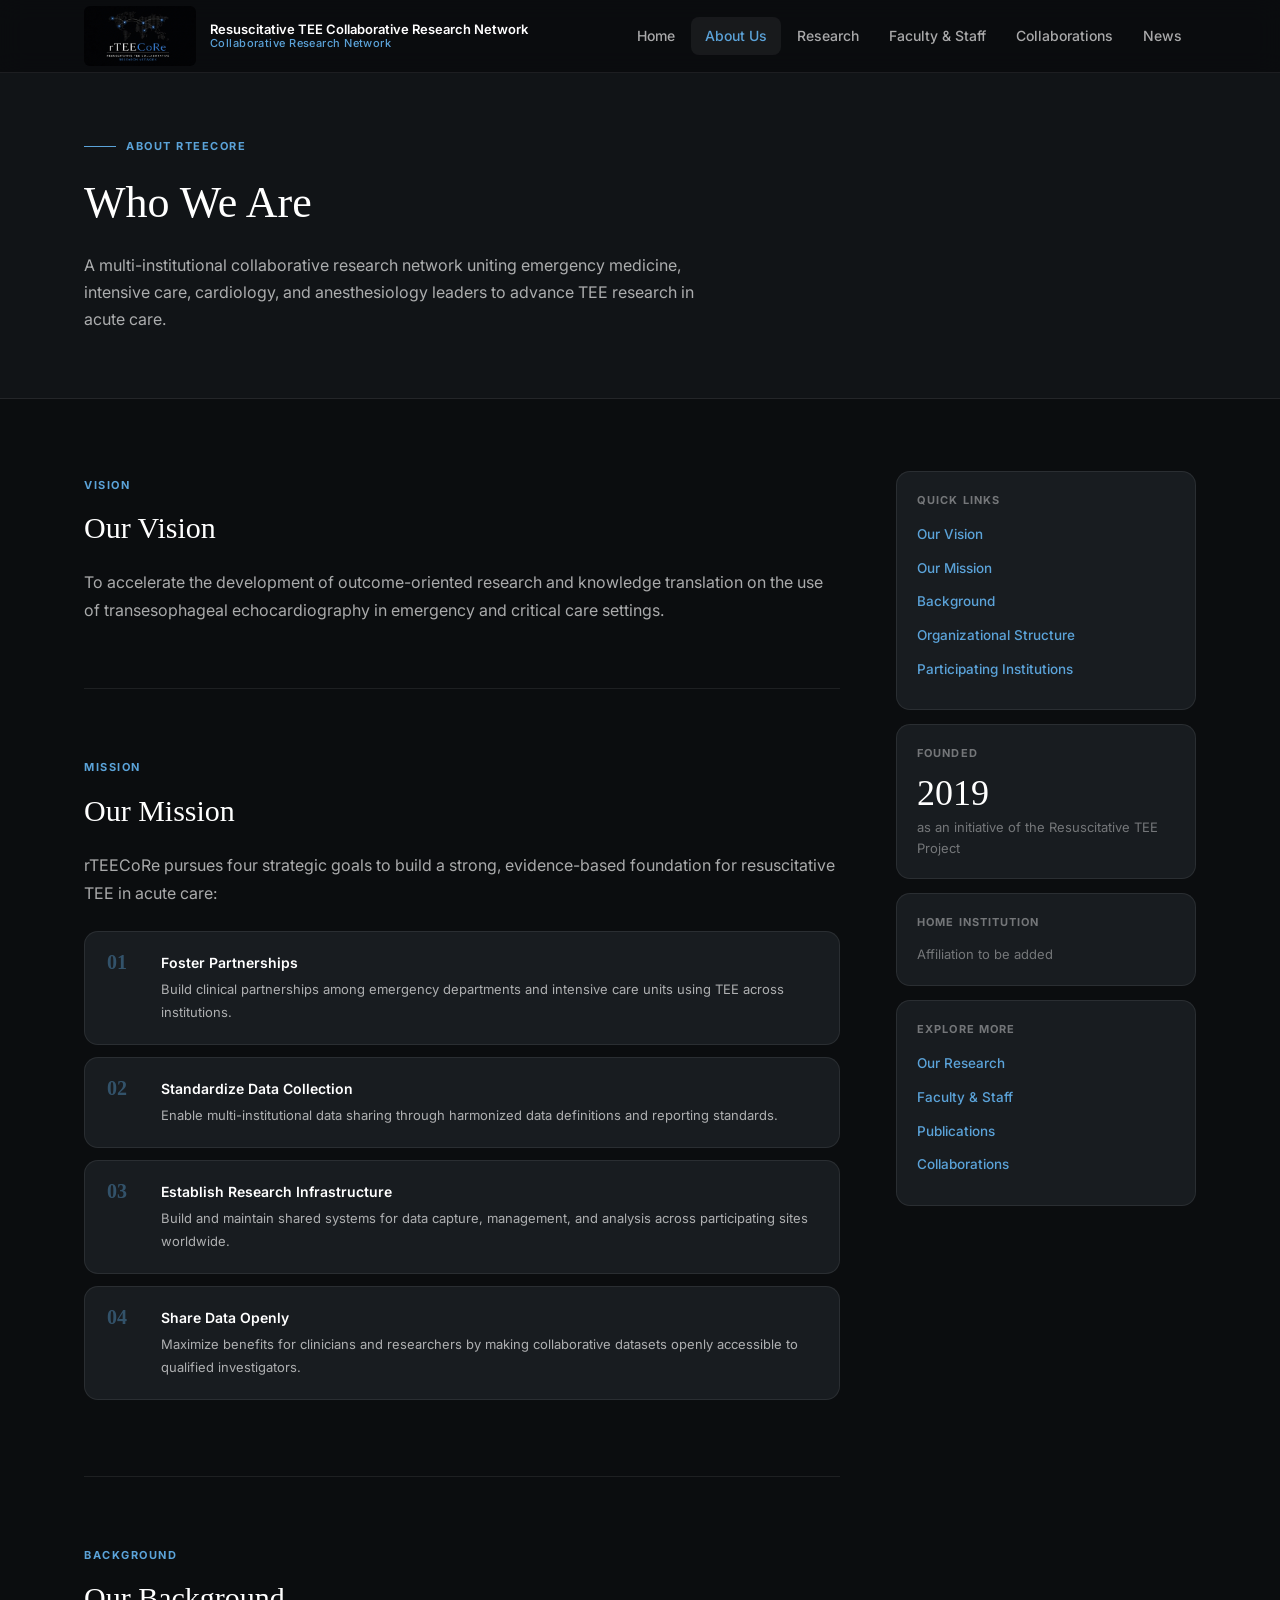
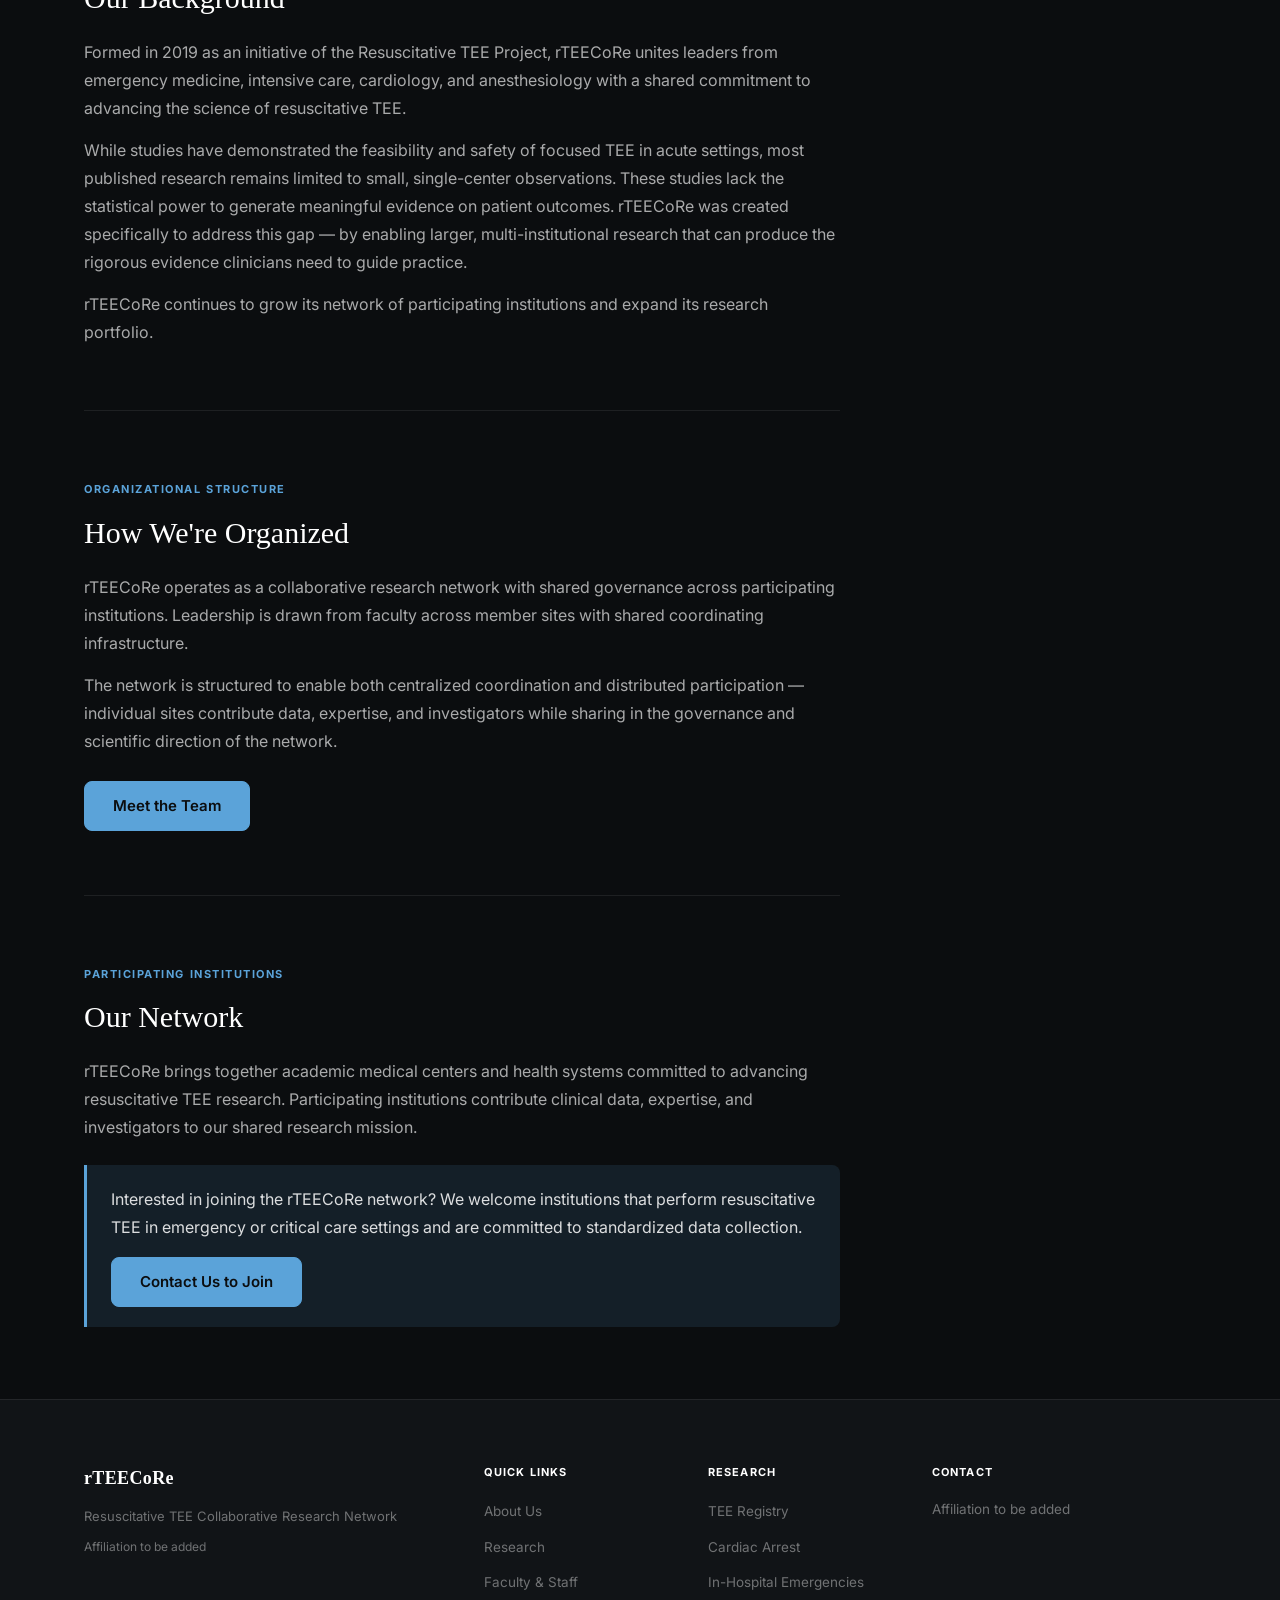
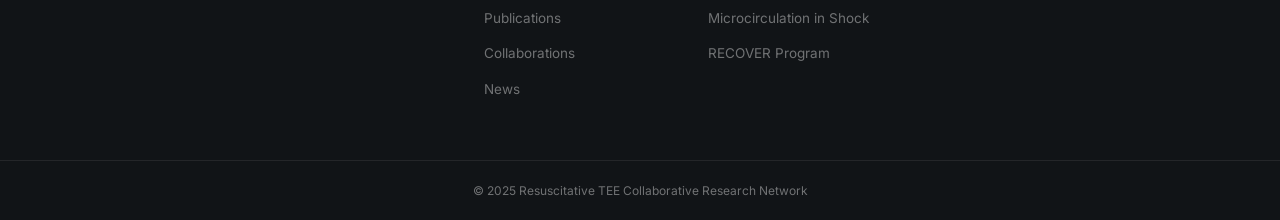
==== commit 9df9f4f9: "Update to new rTEECoRe logo (dark theme with world map) Co-Authored-By: Claude Sonnet 4.6 <noreply@a" ====
--- a/about.html
+++ b/about.html
@@ -4,7 +4,7 @@
   <meta charset="UTF-8" />
   <meta name="viewport" content="width=device-width, initial-scale=1.0" />
   <title>About Us | rTEECoRe</title>
-  <link rel="icon" type="image/png" href="logo.png" />
+  <link rel="icon" type="image/png" href="logo.webp" />
   <link rel="stylesheet" href="style.css" />
   <link href="https://fonts.googleapis.com/css2?family=Inter:wght@300;400;500;600;700&display=swap" rel="stylesheet" />
 </head>
@@ -14,7 +14,7 @@
   <header class="site-header">
     <div class="container header-inner">
       <div class="logo-group">
-        <img src="logo.png" alt="rTEECoRe Logo" class="logo-img" />
+        <img src="logo.webp" alt="rTEECoRe Logo" class="logo-img" />
         <div class="logo-text">
           <span class="logo-title">Resuscitative TEE Collaborative Research Network</span>
           <span class="logo-sub">Collaborative Research Network</span>
--- a/style.css
+++ b/style.css
@@ -2,22 +2,27 @@
 *, *::before, *::after { box-sizing: border-box; margin: 0; padding: 0; }
 
 :root {
-  --rush-green: #00A651;
-  --rush-green-dark: #007A3D;
-  --rush-green-light: #E8F7EE;
-  --navy: #1A2B3C;
-  --navy-light: #2C3E50;
-  --gray-50: #F8FAFB;
-  --gray-100: #F1F4F6;
-  --gray-200: #E2E8ED;
-  --gray-500: #6B7C8D;
-  --gray-700: #3D4F61;
+  --blue: #5BA3D9;
+  --blue-dark: #3A7FB5;
+  --blue-light: rgba(91, 163, 217, 0.12);
+  --blue-glow: rgba(91, 163, 217, 0.25);
+  --dark: #0B0D0F;
+  --dark-2: #111417;
+  --dark-3: #181C20;
+  --dark-4: #1E2329;
+  --dark-5: #252B32;
+  --border: rgba(255,255,255,0.08);
+  --border-blue: rgba(91, 163, 217, 0.3);
   --white: #FFFFFF;
+  --gray-300: rgba(255,255,255,0.85);
+  --gray-400: rgba(255,255,255,0.65);
+  --gray-500: rgba(255,255,255,0.4);
   --font: 'Inter', system-ui, sans-serif;
+  --font-serif: 'Georgia', 'Times New Roman', serif;
   --radius: 8px;
   --radius-lg: 14px;
-  --shadow: 0 2px 12px rgba(0,0,0,0.08);
-  --shadow-lg: 0 8px 32px rgba(0,0,0,0.12);
+  --shadow: 0 2px 16px rgba(0,0,0,0.4);
+  --shadow-lg: 0 8px 40px rgba(0,0,0,0.6);
   --transition: 0.2s ease;
 }
 
@@ -25,8 +30,8 @@
 
 body {
   font-family: var(--font);
-  color: var(--navy);
-  background: var(--white);
+  color: var(--gray-300);
+  background: var(--dark);
   line-height: 1.6;
   font-size: 16px;
 }
@@ -50,41 +55,41 @@
   font-size: 15px;
   transition: all var(--transition);
   cursor: pointer;
-  border: 2px solid transparent;
+  border: 1px solid transparent;
 }
 .btn-primary {
-  background: var(--rush-green);
-  color: var(--white);
-  border-color: var(--rush-green);
-}
-.btn-primary:hover { background: var(--rush-green-dark); border-color: var(--rush-green-dark); }
+  background: var(--blue);
+  color: var(--dark);
+  border-color: var(--blue);
+}
+.btn-primary:hover { background: var(--blue-dark); border-color: var(--blue-dark); }
 .btn-outline {
   background: transparent;
   color: var(--white);
-  border-color: rgba(255,255,255,0.6);
-}
-.btn-outline:hover { background: rgba(255,255,255,0.15); border-color: var(--white); }
+  border-color: rgba(255,255,255,0.35);
+}
+.btn-outline:hover { background: rgba(255,255,255,0.08); border-color: rgba(255,255,255,0.6); }
 .btn-white {
   background: var(--white);
-  color: var(--rush-green-dark);
+  color: var(--dark);
   border-color: var(--white);
 }
-.btn-white:hover { background: var(--rush-green-light); }
+.btn-white:hover { background: #e8f4fd; }
 .btn-outline-white {
   background: transparent;
   color: var(--white);
-  border-color: rgba(255,255,255,0.6);
-}
-.btn-outline-white:hover { background: rgba(255,255,255,0.1); border-color: var(--white); }
+  border-color: rgba(255,255,255,0.4);
+}
+.btn-outline-white:hover { background: rgba(255,255,255,0.08); border-color: var(--white); }
 
 /* ── Section Labels ── */
 .section-label {
   display: inline-block;
-  font-size: 12px;
+  font-size: 11px;
   font-weight: 700;
-  letter-spacing: 0.12em;
+  letter-spacing: 0.14em;
   text-transform: uppercase;
-  color: var(--rush-green);
+  color: var(--blue);
   margin-bottom: 10px;
 }
 .section-header {
@@ -94,7 +99,7 @@
 .section-header h2 {
   font-size: clamp(26px, 3vw, 36px);
   font-weight: 700;
-  color: var(--navy);
+  color: var(--white);
 }
 
 /* ── Header ── */
@@ -102,9 +107,9 @@
   position: sticky;
   top: 0;
   z-index: 100;
-  background: var(--white);
-  border-bottom: 1px solid var(--gray-200);
-  box-shadow: 0 1px 8px rgba(0,0,0,0.06);
+  background: rgba(11, 13, 15, 0.92);
+  backdrop-filter: blur(12px);
+  border-bottom: 1px solid var(--border);
 }
 .header-inner {
   display: flex;
@@ -120,11 +125,10 @@
   flex-shrink: 0;
 }
 .logo-img {
-  height: 52px;
-  width: 52px;
+  height: 60px;
+  width: auto;
   object-fit: contain;
-  border-radius: 50%;
-  background: #111;
+  border-radius: 6px;
 }
 .logo-text {
   display: flex;
@@ -134,45 +138,45 @@
 .logo-title {
   font-size: 13px;
   font-weight: 600;
-  color: var(--navy);
+  color: var(--white);
 }
 .logo-sub {
   font-size: 11px;
-  color: var(--gray-500);
-  font-weight: 400;
+  color: var(--blue);
+  font-weight: 500;
+  letter-spacing: 0.04em;
 }
 
 /* ── Navigation ── */
 .main-nav ul {
   display: flex;
   align-items: center;
-  gap: 4px;
-}
-.main-nav > ul > li {
-  position: relative;
-}
+  gap: 2px;
+}
+.main-nav > ul > li { position: relative; }
 .main-nav > ul > li > a {
   display: block;
   padding: 8px 14px;
   font-size: 14px;
   font-weight: 500;
-  color: var(--gray-700);
+  color: var(--gray-400);
   border-radius: var(--radius);
   transition: all var(--transition);
 }
 .main-nav > ul > li > a:hover,
 .main-nav > ul > li > a.active {
-  color: var(--rush-green);
-  background: var(--rush-green-light);
-}
+  color: var(--white);
+  background: rgba(255,255,255,0.06);
+}
+.main-nav > ul > li > a.active { color: var(--blue); }
 
 .dropdown {
   display: none;
   position: absolute;
-  top: calc(100% + 4px);
+  top: calc(100% + 8px);
   left: 0;
-  background: var(--white);
-  border: 1px solid var(--gray-200);
+  background: var(--dark-3);
+  border: 1px solid var(--border);
   border-radius: var(--radius);
   box-shadow: var(--shadow-lg);
   min-width: 240px;
@@ -183,13 +187,13 @@
   display: block;
   padding: 9px 14px;
   font-size: 13.5px;
-  color: var(--gray-700);
+  color: var(--gray-400);
   border-radius: 6px;
   transition: all var(--transition);
 }
 .dropdown li a:hover {
-  background: var(--rush-green-light);
-  color: var(--rush-green-dark);
+  background: var(--blue-light);
+  color: var(--blue);
 }
 
 .nav-toggle {
@@ -198,15 +202,15 @@
   border: none;
   font-size: 22px;
   cursor: pointer;
-  color: var(--navy);
+  color: var(--white);
   padding: 8px;
 }
 
 /* ── Hero ── */
 .hero {
   position: relative;
-  background: linear-gradient(135deg, var(--navy) 0%, var(--navy-light) 60%, #1d3a2e 100%);
-  min-height: 560px;
+  background: var(--dark);
+  min-height: 580px;
   display: flex;
   align-items: center;
   overflow: hidden;
@@ -215,13 +219,11 @@
   content: '';
   position: absolute;
   inset: 0;
-  background: url("data:image/svg+xml,%3Csvg width='60' height='60' viewBox='0 0 60 60' xmlns='http://www.w3.org/2000/svg'%3E%3Cg fill='none' fill-rule='evenodd'%3E%3Cg fill='%2300A651' fill-opacity='0.05'%3E%3Cpath d='M36 34v-4h-2v4h-4v2h4v4h2v-4h4v-2h-4zm0-30V0h-2v4h-4v2h4v4h2V6h4V4h-4zM6 34v-4H4v4H0v2h4v4h2v-4h4v-2H6zM6 4V0H4v4H0v2h4v4h2V6h4V4H6z'/%3E%3C/g%3E%3C/g%3E%3C/svg%3E");
-}
-.hero-overlay {
-  position: absolute;
-  inset: 0;
-  background: linear-gradient(to right, rgba(26,43,60,0.6) 0%, transparent 100%);
-}
+  background:
+    radial-gradient(ellipse 60% 50% at 70% 50%, rgba(91,163,217,0.07) 0%, transparent 70%),
+    radial-gradient(ellipse 40% 60% at 20% 80%, rgba(91,163,217,0.04) 0%, transparent 60%);
+}
+.hero-overlay { display: none; }
 .hero-content {
   position: relative;
   z-index: 2;
@@ -230,26 +232,39 @@
   padding-bottom: 60px;
 }
 .hero-eyebrow {
-  font-size: 13px;
-  font-weight: 600;
-  letter-spacing: 0.1em;
+  font-size: 11px;
+  font-weight: 700;
+  letter-spacing: 0.14em;
   text-transform: uppercase;
-  color: var(--rush-green);
-  margin-bottom: 16px;
+  color: var(--blue);
+  margin-bottom: 20px;
+  display: flex;
+  align-items: center;
+  gap: 10px;
+}
+.hero-eyebrow::before {
+  content: '';
+  display: block;
+  width: 32px;
+  height: 1px;
+  background: var(--blue);
 }
 .hero h1 {
-  font-size: clamp(34px, 5vw, 56px);
-  font-weight: 800;
+  font-size: clamp(36px, 5vw, 60px);
+  font-weight: 300;
   color: var(--white);
   line-height: 1.1;
-  margin-bottom: 20px;
-}
+  margin-bottom: 24px;
+  font-family: var(--font-serif);
+  letter-spacing: -0.01em;
+}
+.hero h1 span { color: var(--blue); font-style: italic; }
 .hero-desc {
   font-size: 17px;
-  color: rgba(255,255,255,0.82);
-  line-height: 1.7;
-  margin-bottom: 36px;
-  max-width: 580px;
+  color: var(--gray-400);
+  line-height: 1.75;
+  margin-bottom: 40px;
+  max-width: 560px;
 }
 .hero-cta {
   display: flex;
@@ -259,49 +274,55 @@
 
 /* ── About Strip ── */
 .about-strip {
-  background: var(--white);
+  background: var(--dark-2);
   padding: 64px 0;
-  border-bottom: 1px solid var(--gray-200);
+  border-top: 1px solid var(--border);
+  border-bottom: 1px solid var(--border);
 }
 .strip-grid {
   display: grid;
   grid-template-columns: repeat(4, 1fr);
-  gap: 32px;
+  gap: 1px;
+  background: var(--border);
+  border: 1px solid var(--border);
+  border-radius: var(--radius-lg);
+  overflow: hidden;
 }
 .strip-item {
   text-align: center;
-  padding: 24px 16px;
-}
+  padding: 36px 24px;
+  background: var(--dark-2);
+  transition: background var(--transition);
+}
+.strip-item:hover { background: var(--dark-3); }
 .strip-icon {
-  width: 52px;
-  height: 52px;
-  background: var(--rush-green-light);
+  width: 48px;
+  height: 48px;
+  background: var(--blue-light);
   border-radius: 50%;
   display: flex;
   align-items: center;
   justify-content: center;
   margin: 0 auto 16px;
-  color: var(--rush-green);
-}
-.strip-icon svg {
-  width: 22px;
-  height: 22px;
-}
+  color: var(--blue);
+  border: 1px solid var(--border-blue);
+}
+.strip-icon svg { width: 20px; height: 20px; }
 .strip-item h3 {
-  font-size: 16px;
-  font-weight: 700;
-  color: var(--navy);
+  font-size: 15px;
+  font-weight: 600;
+  color: var(--white);
   margin-bottom: 8px;
 }
 .strip-item p {
-  font-size: 14px;
+  font-size: 13.5px;
   color: var(--gray-500);
   line-height: 1.6;
 }
 
 /* ── Mission ── */
 .mission {
-  background: var(--gray-50);
+  background: var(--dark);
   padding: 96px 0;
 }
 .mission-grid {
@@ -312,13 +333,14 @@
 }
 .mission-text h2 {
   font-size: clamp(24px, 3vw, 36px);
-  font-weight: 700;
-  color: var(--navy);
+  font-weight: 300;
+  font-family: var(--font-serif);
+  color: var(--white);
   margin-bottom: 20px;
   line-height: 1.2;
 }
 .mission-text p {
-  color: var(--gray-700);
+  color: var(--gray-400);
   margin-bottom: 16px;
   line-height: 1.75;
 }
@@ -328,47 +350,243 @@
   display: flex;
   gap: 20px;
   align-items: flex-start;
-  padding: 22px 24px;
-  background: var(--white);
+  padding: 20px 22px;
+  background: var(--dark-3);
   border-radius: var(--radius-lg);
-  border: 1px solid var(--gray-200);
+  border: 1px solid var(--border);
+  margin-bottom: 12px;
+  transition: border-color var(--transition);
+}
+.goal-card:hover { border-color: var(--border-blue); }
+.goal-num {
+  font-size: 20px;
+  font-weight: 800;
+  color: var(--blue);
+  opacity: 0.4;
+  min-width: 34px;
+  line-height: 1;
+  font-family: var(--font-serif);
+}
+.goal-card h4 {
+  font-size: 14px;
+  font-weight: 600;
+  color: var(--white);
+  margin-bottom: 4px;
+}
+.goal-card p {
+  font-size: 13px;
+  color: var(--gray-500);
+  line-height: 1.6;
+}
+
+/* ── CTA Banner ── */
+.cta-banner {
+  background: var(--dark-3);
+  border-top: 1px solid var(--border);
+  border-bottom: 1px solid var(--border);
+  padding: 64px 0;
+}
+.cta-inner {
+  display: flex;
+  align-items: center;
+  justify-content: space-between;
+  gap: 40px;
+  flex-wrap: wrap;
+}
+.cta-inner h2 {
+  font-size: clamp(22px, 3vw, 30px);
+  font-weight: 300;
+  font-family: var(--font-serif);
+  color: var(--white);
+  margin-bottom: 10px;
+}
+.cta-inner p {
+  color: var(--gray-400);
+  font-size: 15px;
+  max-width: 520px;
+}
+.cta-actions {
+  display: flex;
+  gap: 14px;
+  flex-wrap: wrap;
+  flex-shrink: 0;
+}
+
+/* ── Footer ── */
+.site-footer {
+  background: var(--dark-2);
+  border-top: 1px solid var(--border);
+  color: var(--gray-500);
+  padding: 64px 0 0;
+}
+.footer-grid {
+  display: grid;
+  grid-template-columns: 2fr 1fr 1fr 1.5fr;
+  gap: 48px;
+  padding-bottom: 48px;
+}
+.footer-logo {
+  font-size: 18px;
+  font-weight: 800;
+  color: var(--white);
+  font-family: var(--font-serif);
+  margin-bottom: 12px;
+  letter-spacing: 0.02em;
+}
+.footer-logo span { color: var(--blue); }
+.footer-brand p {
+  font-size: 13px;
+  line-height: 1.7;
+  color: var(--gray-500);
+}
+.footer-inst { margin-top: 10px; font-size: 12px !important; }
+.footer-nav h4,
+.footer-contact h4 {
+  font-size: 11px;
+  font-weight: 700;
+  letter-spacing: 0.1em;
+  text-transform: uppercase;
+  color: var(--white);
+  margin-bottom: 16px;
+}
+.footer-nav ul li { margin-bottom: 10px; }
+.footer-nav ul li a {
+  font-size: 13.5px;
+  color: var(--gray-500);
+  transition: color var(--transition);
+}
+.footer-nav ul li a:hover { color: var(--blue); }
+.footer-contact p {
+  font-size: 13.5px;
+  line-height: 1.75;
+  color: var(--gray-500);
+}
+.footer-bottom {
+  border-top: 1px solid var(--border);
+  padding: 20px 0;
+}
+.footer-bottom p {
+  font-size: 12px;
+  color: var(--gray-500);
+  text-align: center;
+}
+
+/* ── Page Hero (inner pages) ── */
+.page-hero {
+  background: var(--dark-2);
+  padding: 64px 0;
+  border-bottom: 1px solid var(--border);
+}
+.page-hero .hero-eyebrow {
+  font-size: 11px;
+  font-weight: 700;
+  letter-spacing: 0.14em;
+  text-transform: uppercase;
+  color: var(--blue);
+  margin-bottom: 12px;
+}
+.page-hero h1 {
+  font-size: clamp(28px, 4vw, 44px);
+  font-weight: 300;
+  font-family: var(--font-serif);
+  color: var(--white);
   margin-bottom: 14px;
-  transition: box-shadow var(--transition);
-}
-.goal-card:hover { box-shadow: var(--shadow); }
-.goal-num {
-  font-size: 22px;
-  font-weight: 800;
-  color: var(--rush-green);
-  opacity: 0.5;
-  min-width: 36px;
+}
+.page-hero p {
+  font-size: 16px;
+  color: var(--gray-400);
+  max-width: 620px;
+  line-height: 1.7;
+}
+
+/* ── Two Column Layout ── */
+.content-section { padding: 72px 0; background: var(--dark); }
+.two-col {
+  display: grid;
+  grid-template-columns: 1fr 300px;
+  gap: 56px;
+  align-items: start;
+}
+.content-block {
+  margin-bottom: 64px;
+  padding-bottom: 64px;
+  border-bottom: 1px solid var(--border);
+}
+.content-block:last-child { border-bottom: none; margin-bottom: 0; padding-bottom: 0; }
+.content-block h2 {
+  font-size: clamp(22px, 3vw, 30px);
+  font-weight: 300;
+  font-family: var(--font-serif);
+  color: var(--white);
+  margin-bottom: 16px;
+}
+.content-block p {
+  color: var(--gray-400);
+  line-height: 1.75;
+  margin-bottom: 14px;
+}
+.content-block p:last-child { margin-bottom: 0; }
+.goal-list { margin-top: 24px; }
+
+/* ── Info Box ── */
+.info-box {
+  background: var(--blue-light);
+  border-left: 3px solid var(--blue);
+  border-radius: 0 var(--radius) var(--radius) 0;
+  padding: 20px 24px;
+  margin-top: 24px;
+}
+.info-box p { color: var(--gray-300); margin: 0; }
+
+/* ── Sidebar ── */
+.content-sidebar { position: sticky; top: 88px; }
+.sidebar-card {
+  background: var(--dark-3);
+  border: 1px solid var(--border);
+  border-radius: var(--radius-lg);
+  padding: 20px;
+  margin-bottom: 14px;
+}
+.sidebar-card h4 {
+  font-size: 11px;
+  font-weight: 700;
+  letter-spacing: 0.1em;
+  text-transform: uppercase;
+  color: var(--gray-500);
+  margin-bottom: 12px;
+}
+.sidebar-links { list-style: none; }
+.sidebar-links li { margin-bottom: 8px; }
+.sidebar-links li a {
+  font-size: 13.5px;
+  color: var(--blue);
+  font-weight: 500;
+  transition: color var(--transition);
+}
+.sidebar-links li a:hover { color: var(--white); }
+.sidebar-stat {
+  font-size: 36px;
+  font-weight: 300;
+  font-family: var(--font-serif);
+  color: var(--white);
   line-height: 1;
-}
-.goal-card h4 {
-  font-size: 15px;
-  font-weight: 700;
-  color: var(--navy);
-  margin-bottom: 4px;
-}
-.goal-card p {
-  font-size: 13.5px;
+  margin-bottom: 6px;
+}
+.sidebar-note {
+  font-size: 13px;
   color: var(--gray-500);
   line-height: 1.6;
 }
 
-/* ── Research Highlights ── */
-.research-highlights {
-  padding: 96px 0;
-  background: var(--white);
-}
+/* ── Cards ── */
 .cards-grid {
   display: grid;
   grid-template-columns: repeat(3, 1fr);
-  gap: 24px;
+  gap: 20px;
 }
 .card {
-  background: var(--white);
-  border: 1px solid var(--gray-200);
+  background: var(--dark-3);
+  border: 1px solid var(--border);
   border-radius: var(--radius-lg);
   padding: 28px;
   transition: all var(--transition);
@@ -376,9 +594,8 @@
   flex-direction: column;
 }
 .card:hover {
-  box-shadow: var(--shadow-lg);
-  border-color: var(--rush-green);
-  transform: translateY(-2px);
+  border-color: var(--border-blue);
+  background: var(--dark-4);
 }
 .card-tag {
   display: inline-block;
@@ -386,17 +603,18 @@
   font-weight: 700;
   letter-spacing: 0.08em;
   text-transform: uppercase;
-  color: var(--rush-green);
-  background: var(--rush-green-light);
+  color: var(--blue);
+  background: var(--blue-light);
+  border: 1px solid var(--border-blue);
   padding: 4px 10px;
   border-radius: 20px;
   margin-bottom: 14px;
   align-self: flex-start;
 }
 .card h3 {
-  font-size: 18px;
-  font-weight: 700;
-  color: var(--navy);
+  font-size: 17px;
+  font-weight: 600;
+  color: var(--white);
   margin-bottom: 10px;
 }
 .card p {
@@ -407,209 +625,12 @@
   margin-bottom: 20px;
 }
 .card-link {
-  font-size: 14px;
+  font-size: 13.5px;
   font-weight: 600;
-  color: var(--rush-green);
+  color: var(--blue);
   transition: color var(--transition);
 }
-.card-link:hover { color: var(--rush-green-dark); }
-
-/* ── CTA Banner ── */
-.cta-banner {
-  background: linear-gradient(135deg, var(--rush-green) 0%, var(--rush-green-dark) 100%);
-  padding: 64px 0;
-}
-.cta-inner {
-  display: flex;
-  align-items: center;
-  justify-content: space-between;
-  gap: 40px;
-  flex-wrap: wrap;
-}
-.cta-inner h2 {
-  font-size: clamp(22px, 3vw, 30px);
-  font-weight: 700;
-  color: var(--white);
-  margin-bottom: 10px;
-}
-.cta-inner p {
-  color: rgba(255,255,255,0.85);
-  font-size: 15px;
-  max-width: 520px;
-}
-.cta-actions {
-  display: flex;
-  gap: 14px;
-  flex-wrap: wrap;
-  flex-shrink: 0;
-}
-
-/* ── Footer ── */
-.site-footer {
-  background: var(--navy);
-  color: rgba(255,255,255,0.75);
-  padding: 64px 0 0;
-}
-.footer-grid {
-  display: grid;
-  grid-template-columns: 2fr 1fr 1fr 1.5fr;
-  gap: 48px;
-  padding-bottom: 48px;
-}
-.footer-logo {
-  font-size: 20px;
-  font-weight: 800;
-  color: var(--white);
-  background: var(--rush-green);
-  display: inline-block;
-  padding: 5px 12px;
-  border-radius: 6px;
-  margin-bottom: 12px;
-}
-.footer-brand p {
-  font-size: 14px;
-  line-height: 1.6;
-  color: rgba(255,255,255,0.65);
-}
-.footer-inst {
-  margin-top: 10px;
-  font-size: 13px !important;
-}
-.footer-nav h4,
-.footer-contact h4 {
-  font-size: 13px;
-  font-weight: 700;
-  letter-spacing: 0.08em;
-  text-transform: uppercase;
-  color: var(--white);
-  margin-bottom: 16px;
-}
-.footer-nav ul li {
-  margin-bottom: 10px;
-}
-.footer-nav ul li a {
-  font-size: 14px;
-  color: rgba(255,255,255,0.65);
-  transition: color var(--transition);
-}
-.footer-nav ul li a:hover { color: var(--rush-green); }
-.footer-contact p {
-  font-size: 14px;
-  line-height: 1.75;
-  color: rgba(255,255,255,0.65);
-}
-.footer-bottom {
-  border-top: 1px solid rgba(255,255,255,0.1);
-  padding: 20px 0;
-}
-.footer-bottom p {
-  font-size: 13px;
-  color: rgba(255,255,255,0.4);
-  text-align: center;
-}
-
-/* ── Page Hero (inner pages) ── */
-.page-hero {
-  background: linear-gradient(135deg, var(--navy) 0%, var(--navy-light) 100%);
-  padding: 64px 0;
-}
-.page-hero .hero-eyebrow {
-  font-size: 13px;
-  font-weight: 600;
-  letter-spacing: 0.1em;
-  text-transform: uppercase;
-  color: var(--rush-green);
-  margin-bottom: 12px;
-}
-.page-hero h1 {
-  font-size: clamp(28px, 4vw, 44px);
-  font-weight: 800;
-  color: var(--white);
-  margin-bottom: 14px;
-}
-.page-hero p {
-  font-size: 16px;
-  color: rgba(255,255,255,0.78);
-  max-width: 620px;
-  line-height: 1.7;
-}
-
-/* ── Two Column Layout ── */
-.content-section { padding: 72px 0; background: var(--gray-50); }
-.two-col {
-  display: grid;
-  grid-template-columns: 1fr 300px;
-  gap: 56px;
-  align-items: start;
-}
-.content-block {
-  margin-bottom: 64px;
-  padding-bottom: 64px;
-  border-bottom: 1px solid var(--gray-200);
-}
-.content-block:last-child { border-bottom: none; margin-bottom: 0; padding-bottom: 0; }
-.content-block h2 {
-  font-size: clamp(22px, 3vw, 30px);
-  font-weight: 700;
-  color: var(--navy);
-  margin-bottom: 16px;
-}
-.content-block p {
-  color: var(--gray-700);
-  line-height: 1.75;
-  margin-bottom: 14px;
-}
-.content-block p:last-child { margin-bottom: 0; }
-.goal-list { margin-top: 24px; }
-
-/* ── Info Box ── */
-.info-box {
-  background: var(--rush-green-light);
-  border-left: 4px solid var(--rush-green);
-  border-radius: 0 var(--radius) var(--radius) 0;
-  padding: 20px 24px;
-  margin-top: 24px;
-}
-.info-box p { color: var(--navy); margin: 0; }
-
-/* ── Sidebar ── */
-.content-sidebar { position: sticky; top: 88px; }
-.sidebar-card {
-  background: var(--white);
-  border: 1px solid var(--gray-200);
-  border-radius: var(--radius-lg);
-  padding: 20px;
-  margin-bottom: 16px;
-}
-.sidebar-card h4 {
-  font-size: 12px;
-  font-weight: 700;
-  letter-spacing: 0.08em;
-  text-transform: uppercase;
-  color: var(--gray-500);
-  margin-bottom: 12px;
-}
-.sidebar-links { list-style: none; }
-.sidebar-links li { margin-bottom: 8px; }
-.sidebar-links li a {
-  font-size: 14px;
-  color: var(--rush-green);
-  font-weight: 500;
-  transition: color var(--transition);
-}
-.sidebar-links li a:hover { color: var(--rush-green-dark); }
-.sidebar-stat {
-  font-size: 36px;
-  font-weight: 800;
-  color: var(--navy);
-  line-height: 1;
-  margin-bottom: 6px;
-}
-.sidebar-note {
-  font-size: 13px;
-  color: var(--gray-500);
-  line-height: 1.6;
-}
+.card-link:hover { color: var(--white); }
 
 /* ── Responsive ── */
 @media (max-width: 1024px) {
@@ -625,9 +646,9 @@
 
 @media (max-width: 768px) {
   .main-nav { display: none; }
-  .main-nav.open { display: block; position: absolute; top: 72px; left: 0; right: 0; background: var(--white); border-bottom: 1px solid var(--gray-200); padding: 16px 24px 24px; box-shadow: var(--shadow-lg); }
+  .main-nav.open { display: block; position: absolute; top: 72px; left: 0; right: 0; background: var(--dark-2); border-bottom: 1px solid var(--border); padding: 16px 24px 24px; box-shadow: var(--shadow-lg); }
   .main-nav.open ul { flex-direction: column; gap: 0; }
-  .main-nav.open > ul > li > a { padding: 12px 0; border-bottom: 1px solid var(--gray-100); border-radius: 0; }
+  .main-nav.open > ul > li > a { padding: 12px 0; border-bottom: 1px solid var(--border); border-radius: 0; }
   .dropdown { display: none !important; }
   .nav-toggle { display: block; }
   .header-inner { position: relative; }
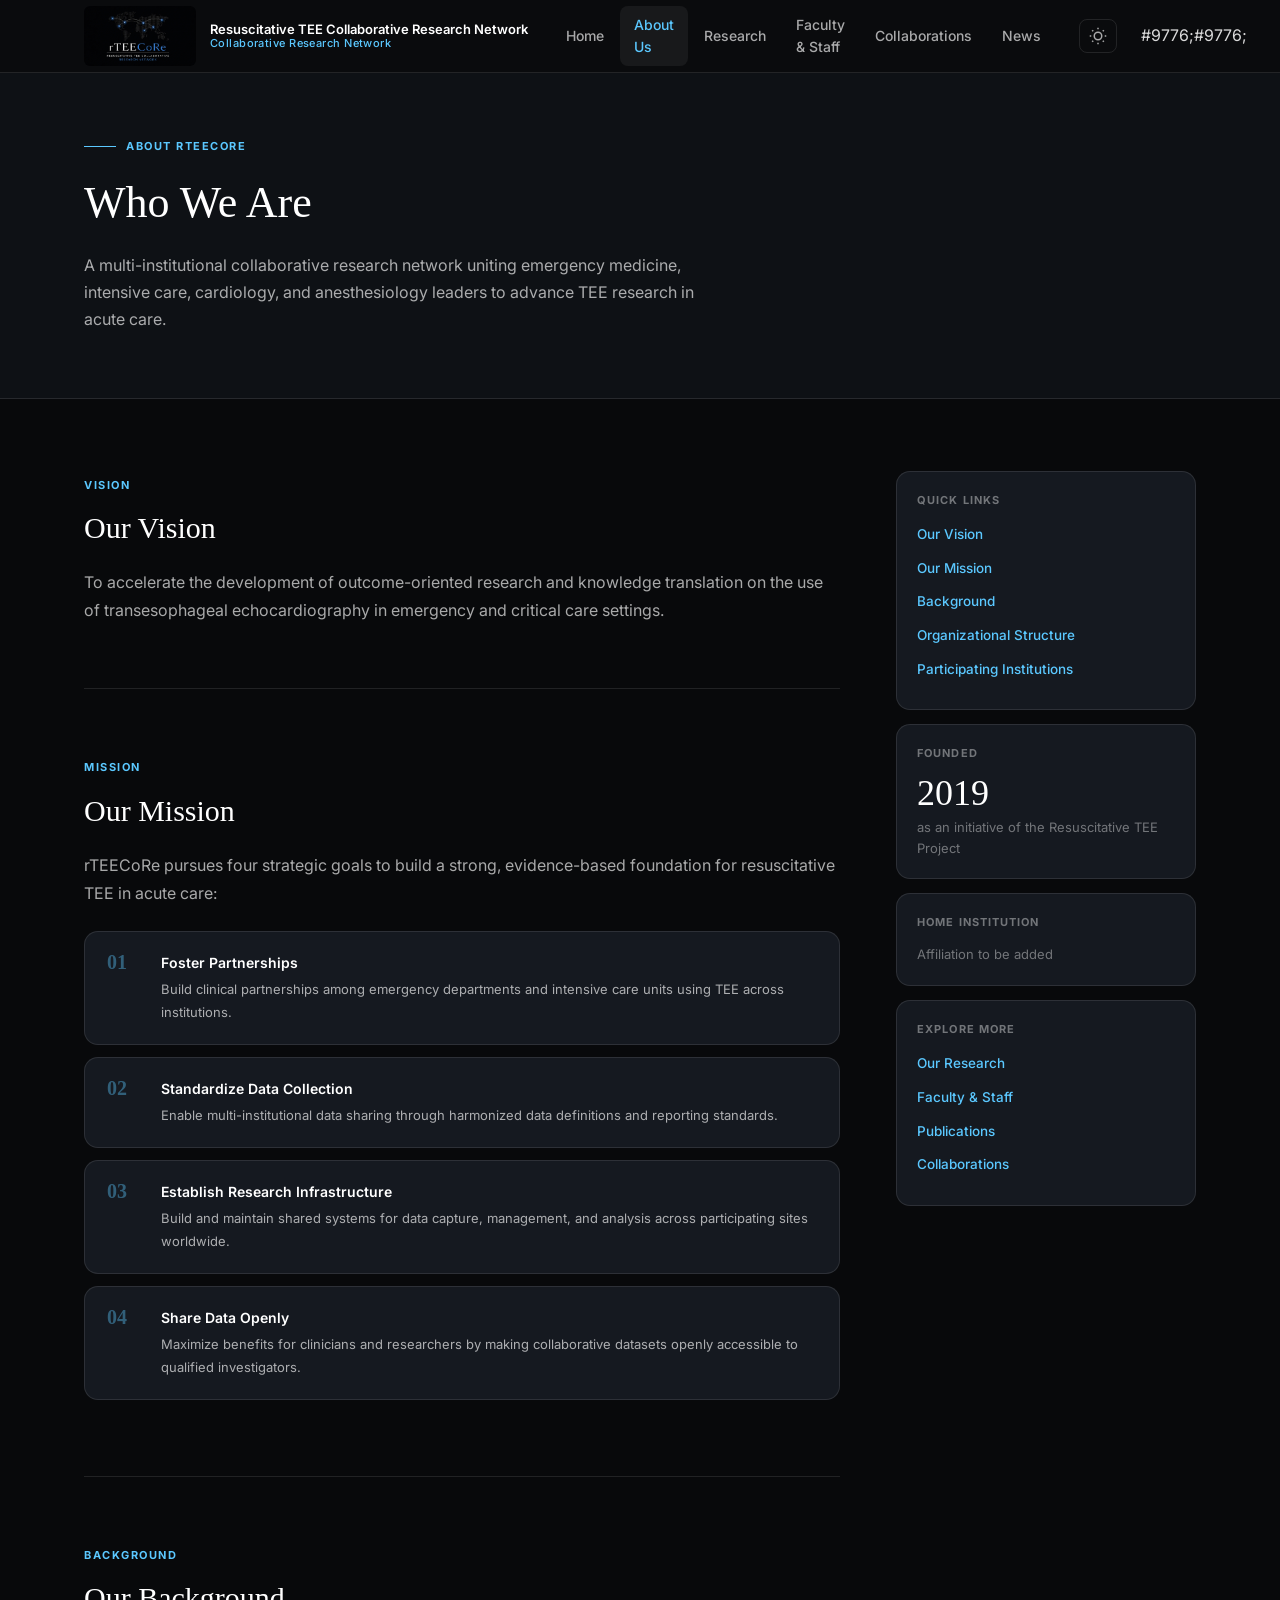
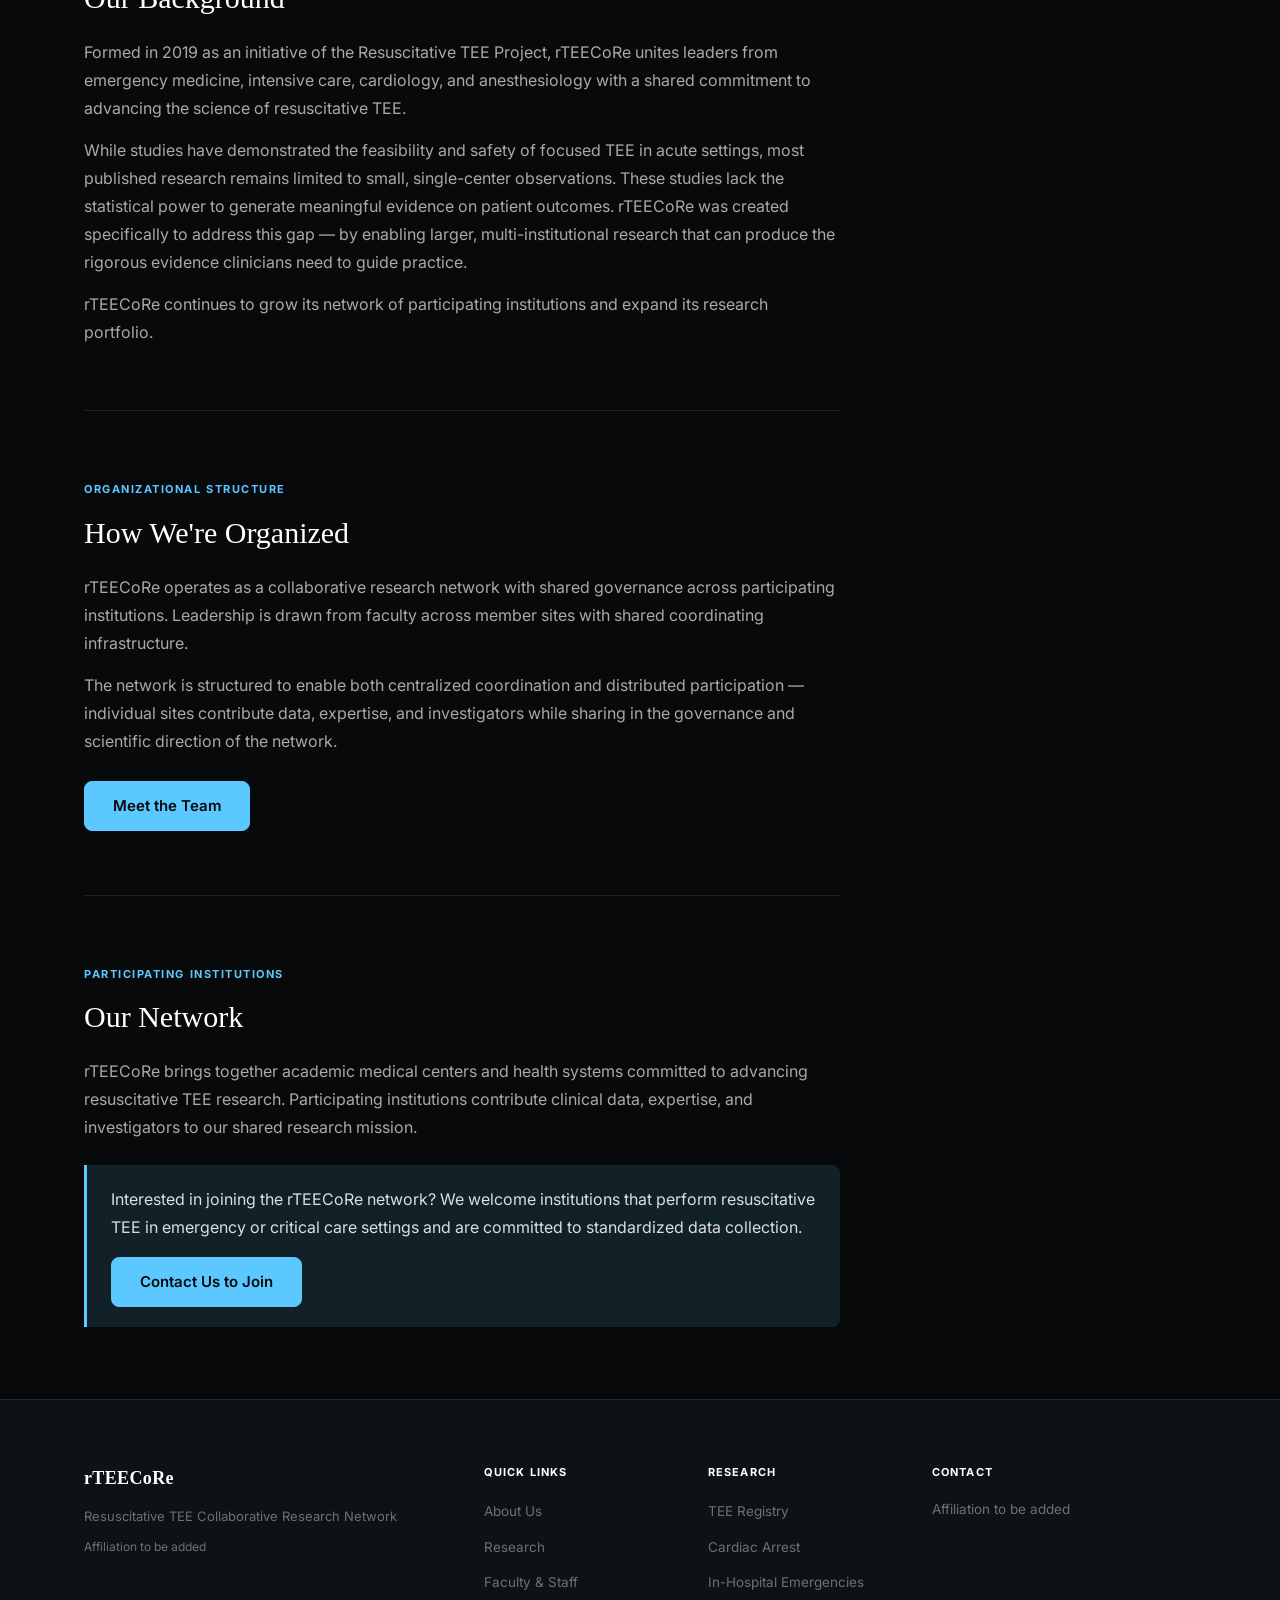
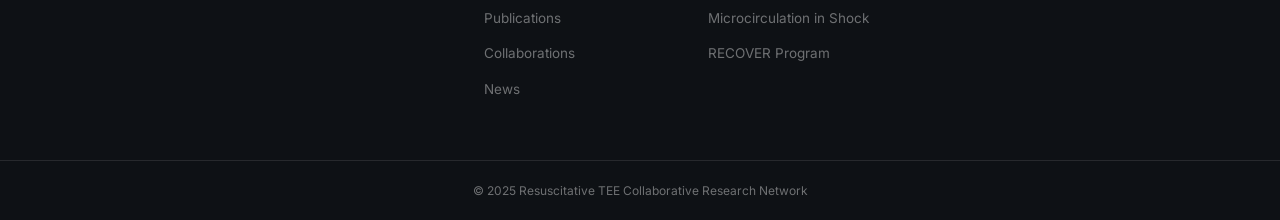
==== commit 083dbc1e: "Add light/dark mode toggle with localStorage persistence Co-Authored-By: Claude Sonnet 4.6 <noreply@" ====
--- a/about.html
+++ b/about.html
@@ -48,7 +48,11 @@
           <li><a href="news.html">News</a></li>
         </ul>
       </nav>
-      <button class="nav-toggle" aria-label="Toggle navigation">&#9776;</button>
+      <button class="theme-toggle" id="theme-toggle" aria-label="Toggle light/dark mode" title="Toggle light/dark mode">
+        <svg class="icon-sun" viewBox="0 0 24 24" fill="none" stroke="currentColor" stroke-width="2" width="18" height="18"><circle cx="12" cy="12" r="5"/><line x1="12" y1="1" x2="12" y2="3"/><line x1="12" y1="21" x2="12" y2="23"/><line x1="4.22" y1="4.22" x2="5.64" y2="5.64"/><line x1="18.36" y1="18.36" x2="19.78" y2="19.78"/><line x1="1" y1="12" x2="3" y2="12"/><line x1="21" y1="12" x2="23" y2="12"/><line x1="4.22" y1="19.78" x2="5.64" y2="18.36"/><line x1="18.36" y1="5.64" x2="19.78" y2="4.22"/></svg>
+        <svg class="icon-moon" viewBox="0 0 24 24" fill="none" stroke="currentColor" stroke-width="2" width="18" height="18"><path d="M21 12.79A9 9 0 1 1 11.21 3 7 7 0 0 0 21 12.79z"/></svg>
+      </button>
+      <button class="nav-toggle" aria-label="Toggle navigation"><button class="nav-toggle" aria-label="Toggle navigation"><button class="nav-toggle" aria-label="Toggle navigation">&#9776;</button>#9776;</button>#9776;</button>
     </div>
   </header>
 
--- a/style.css
+++ b/style.css
@@ -2,17 +2,17 @@
 *, *::before, *::after { box-sizing: border-box; margin: 0; padding: 0; }
 
 :root {
-  --blue: #5BA3D9;
-  --blue-dark: #3A7FB5;
-  --blue-light: rgba(91, 163, 217, 0.12);
-  --blue-glow: rgba(91, 163, 217, 0.25);
-  --dark: #0B0D0F;
-  --dark-2: #111417;
-  --dark-3: #181C20;
-  --dark-4: #1E2329;
-  --dark-5: #252B32;
-  --border: rgba(255,255,255,0.08);
-  --border-blue: rgba(91, 163, 217, 0.3);
+  --blue: #5BC8FF;
+  --blue-dark: #3AAEE0;
+  --blue-light: rgba(91, 200, 255, 0.12);
+  --blue-glow: rgba(91, 200, 255, 0.3);
+  --dark: #08090B;
+  --dark-2: #0E1115;
+  --dark-3: #151920;
+  --dark-4: #1B2028;
+  --dark-5: #222830;
+  --border: rgba(255,255,255,0.1);
+  --border-blue: rgba(91, 200, 255, 0.4);
   --white: #FFFFFF;
   --gray-300: rgba(255,255,255,0.85);
   --gray-400: rgba(255,255,255,0.65);
@@ -210,23 +210,33 @@
 .hero {
   position: relative;
   background: var(--dark);
-  min-height: 580px;
+  min-height: 600px;
   display: flex;
   align-items: center;
   overflow: hidden;
 }
-.hero::before {
+.hero-map {
+  position: absolute;
+  inset: 0;
+  z-index: 0;
+}
+.hero-map svg {
+  width: 100%;
+  height: 100%;
+  object-fit: cover;
+}
+.hero::after {
   content: '';
   position: absolute;
   inset: 0;
-  background:
-    radial-gradient(ellipse 60% 50% at 70% 50%, rgba(91,163,217,0.07) 0%, transparent 70%),
-    radial-gradient(ellipse 40% 60% at 20% 80%, rgba(91,163,217,0.04) 0%, transparent 60%);
+  background: linear-gradient(to right, rgba(8,9,11,0.92) 35%, rgba(8,9,11,0.5) 70%, rgba(8,9,11,0.2) 100%);
+  z-index: 1;
 }
 .hero-overlay { display: none; }
 .hero-content {
   position: relative;
   z-index: 2;
+  pointer-events: auto;
   max-width: 680px;
   padding-top: 60px;
   padding-bottom: 60px;
@@ -632,6 +642,290 @@
 }
 .card-link:hover { color: var(--white); }
 
+/* ── Research Projects ── */
+.research-project {
+  background: var(--dark-3);
+  border: 1px solid var(--border);
+  border-radius: var(--radius-lg);
+  padding: 24px;
+  margin-top: 20px;
+  transition: border-color var(--transition);
+}
+.research-project:hover { border-color: var(--border-blue); }
+.project-tag {
+  display: inline-block;
+  font-size: 11px;
+  font-weight: 700;
+  letter-spacing: 0.08em;
+  text-transform: uppercase;
+  color: var(--blue);
+  background: var(--blue-light);
+  border: 1px solid var(--border-blue);
+  padding: 3px 10px;
+  border-radius: 20px;
+  margin-bottom: 10px;
+}
+.research-project h3 {
+  font-size: 17px;
+  font-weight: 600;
+  color: var(--white);
+  margin-bottom: 8px;
+}
+.research-project p {
+  font-size: 14px;
+  color: var(--gray-500);
+  line-height: 1.65;
+  margin: 0;
+}
+
+/* ── Team Page ── */
+.team-section { margin-bottom: 64px; }
+.team-heading {
+  font-size: clamp(22px, 3vw, 30px);
+  font-weight: 300;
+  font-family: var(--font-serif);
+  color: var(--white);
+  margin-bottom: 32px;
+}
+.team-grid {
+  display: grid;
+  grid-template-columns: repeat(3, 1fr);
+  gap: 24px;
+}
+.team-card {
+  background: var(--dark-3);
+  border: 1px solid var(--border);
+  border-radius: var(--radius-lg);
+  overflow: hidden;
+  transition: border-color var(--transition);
+}
+.team-card:hover { border-color: var(--border-blue); }
+.team-photo {
+  width: 100%;
+  aspect-ratio: 1;
+  object-fit: cover;
+}
+.placeholder-photo {
+  background: var(--dark-4);
+  display: flex;
+  align-items: center;
+  justify-content: center;
+}
+.placeholder-photo span {
+  font-size: 13px;
+  color: var(--gray-500);
+  letter-spacing: 0.05em;
+}
+.team-info { padding: 20px; }
+.team-info h3 {
+  font-size: 16px;
+  font-weight: 600;
+  color: var(--white);
+  margin-bottom: 4px;
+}
+.team-role {
+  font-size: 13px;
+  color: var(--blue);
+  font-weight: 500;
+  margin-bottom: 2px;
+}
+.team-dept {
+  font-size: 12px;
+  color: var(--gray-500);
+  margin-bottom: 10px;
+}
+.team-bio {
+  font-size: 13px;
+  color: var(--gray-500);
+  line-height: 1.6;
+}
+.team-grid-sm {
+  grid-template-columns: repeat(4, 1fr);
+}
+.team-card-sm {
+  background: var(--dark-3);
+  border: 1px solid var(--border);
+  border-radius: var(--radius-lg);
+  padding: 20px;
+  display: flex;
+  align-items: center;
+  gap: 14px;
+  transition: border-color var(--transition);
+}
+.team-card-sm:hover { border-color: var(--border-blue); }
+.team-avatar {
+  width: 44px;
+  height: 44px;
+  border-radius: 50%;
+  background: var(--dark-5);
+  border: 1px solid var(--border);
+  display: flex;
+  align-items: center;
+  justify-content: center;
+  font-size: 18px;
+  color: var(--gray-500);
+  flex-shrink: 0;
+}
+.team-card-sm h4 {
+  font-size: 14px;
+  font-weight: 600;
+  color: var(--white);
+  margin-bottom: 2px;
+}
+.team-card-sm p {
+  font-size: 12px;
+  color: var(--gray-500);
+}
+
+/* ── Publications ── */
+.pub-list { margin-top: 16px; }
+.pub-item {
+  padding: 20px 0;
+  border-bottom: 1px solid var(--border);
+}
+.pub-item:last-child { border-bottom: none; }
+.pub-tag {
+  display: inline-block;
+  font-size: 11px;
+  font-weight: 700;
+  letter-spacing: 0.08em;
+  text-transform: uppercase;
+  color: var(--blue);
+  background: var(--blue-light);
+  border: 1px solid var(--border-blue);
+  padding: 3px 10px;
+  border-radius: 20px;
+  margin-bottom: 10px;
+}
+.pub-citation {
+  font-size: 14px;
+  color: var(--gray-400);
+  line-height: 1.7;
+  margin: 0;
+}
+.pub-citation em { color: var(--gray-300); font-style: italic; }
+
+/* ── News ── */
+.news-item {
+  padding-bottom: 48px;
+  margin-bottom: 48px;
+  border-bottom: 1px solid var(--border);
+}
+.news-item:last-child { border-bottom: none; }
+.news-date {
+  font-size: 12px;
+  font-weight: 600;
+  letter-spacing: 0.08em;
+  text-transform: uppercase;
+  color: var(--gray-500);
+  margin-bottom: 8px;
+}
+.news-tag {
+  display: inline-block;
+  font-size: 11px;
+  font-weight: 700;
+  letter-spacing: 0.08em;
+  text-transform: uppercase;
+  color: var(--blue);
+  background: var(--blue-light);
+  border: 1px solid var(--border-blue);
+  padding: 3px 10px;
+  border-radius: 20px;
+  margin-bottom: 12px;
+}
+.news-title {
+  font-size: clamp(18px, 2.5vw, 24px);
+  font-weight: 300;
+  font-family: var(--font-serif);
+  color: var(--white);
+  margin-bottom: 12px;
+  line-height: 1.3;
+}
+.news-item p {
+  font-size: 15px;
+  color: var(--gray-400);
+  line-height: 1.75;
+}
+
+/* ── Theme Toggle Button ── */
+.theme-toggle {
+  background: none;
+  border: 1px solid var(--border);
+  border-radius: 8px;
+  color: var(--gray-400);
+  cursor: pointer;
+  padding: 7px 9px;
+  display: flex;
+  align-items: center;
+  justify-content: center;
+  transition: all var(--transition);
+  flex-shrink: 0;
+}
+.theme-toggle:hover {
+  border-color: var(--blue);
+  color: var(--blue);
+  background: var(--blue-light);
+}
+/* Dark mode: show sun icon (click to go light) */
+.icon-sun { display: block; }
+.icon-moon { display: none; }
+/* Light mode: show moon icon (click to go dark) */
+[data-theme="light"] .icon-sun { display: none; }
+[data-theme="light"] .icon-moon { display: block; }
+
+/* ── Light Theme ── */
+[data-theme="light"] {
+  --blue: #1A8AC8;
+  --blue-dark: #1470A8;
+  --blue-light: rgba(26, 138, 200, 0.09);
+  --blue-glow: rgba(26, 138, 200, 0.2);
+  --border-blue: rgba(26, 138, 200, 0.3);
+  --dark: #FFFFFF;
+  --dark-2: #F3F5F8;
+  --dark-3: #FFFFFF;
+  --dark-4: #E8EBF0;
+  --dark-5: #DDE1E9;
+  --border: rgba(0,0,0,0.1);
+  --white: #0B1120;
+  --gray-300: rgba(11,17,32,0.9);
+  --gray-400: rgba(11,17,32,0.65);
+  --gray-500: rgba(11,17,32,0.45);
+}
+
+[data-theme="light"] .site-header {
+  background: rgba(255,255,255,0.95);
+  box-shadow: 0 1px 12px rgba(0,0,0,0.08);
+}
+
+[data-theme="light"] .site-footer {
+  background: #1A2235;
+  border-top: none;
+}
+
+[data-theme="light"] .hero {
+  background: #0B1120;
+}
+
+[data-theme="light"] .hero::after {
+  background: linear-gradient(to right, rgba(11,17,32,0.92) 35%, rgba(11,17,32,0.5) 70%, rgba(11,17,32,0.2) 100%);
+}
+
+[data-theme="light"] .about-strip {
+  background: var(--dark-2);
+  border-color: var(--border);
+}
+
+[data-theme="light"] .mission { background: #F3F5F8; }
+[data-theme="light"] .content-section { background: #F3F5F8; }
+[data-theme="light"] .cta-banner { background: #1A2235; border: none; }
+[data-theme="light"] .cta-banner h2,
+[data-theme="light"] .cta-banner p { color: rgba(255,255,255,0.9); }
+[data-theme="light"] .page-hero { background: #1A2235; border-bottom: none; }
+[data-theme="light"] .page-hero h1,
+[data-theme="light"] .page-hero p { color: rgba(255,255,255,0.9); }
+[data-theme="light"] .dropdown { background: #fff; box-shadow: 0 8px 32px rgba(0,0,0,0.15); }
+[data-theme="light"] .footer-logo span { color: var(--blue); }
+
 /* ── Responsive ── */
 @media (max-width: 1024px) {
   .strip-grid { grid-template-columns: repeat(2, 1fr); }
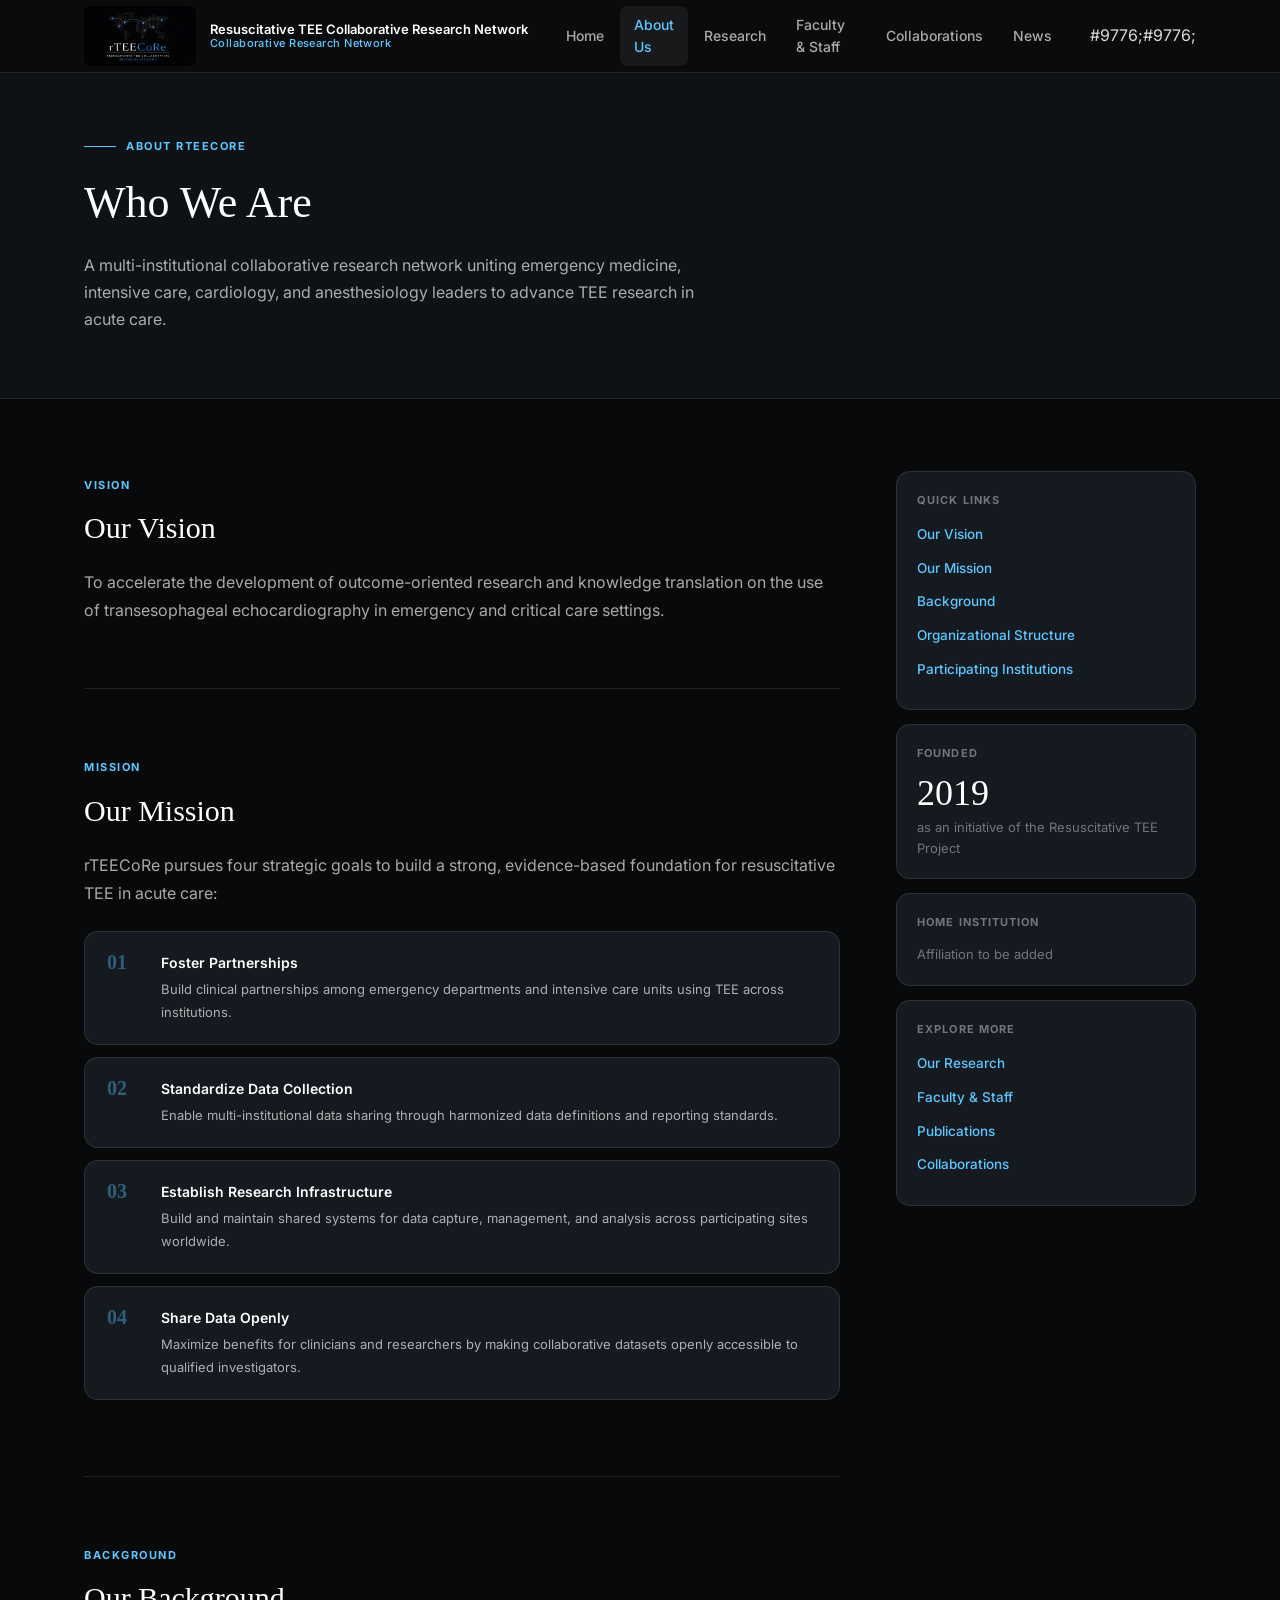
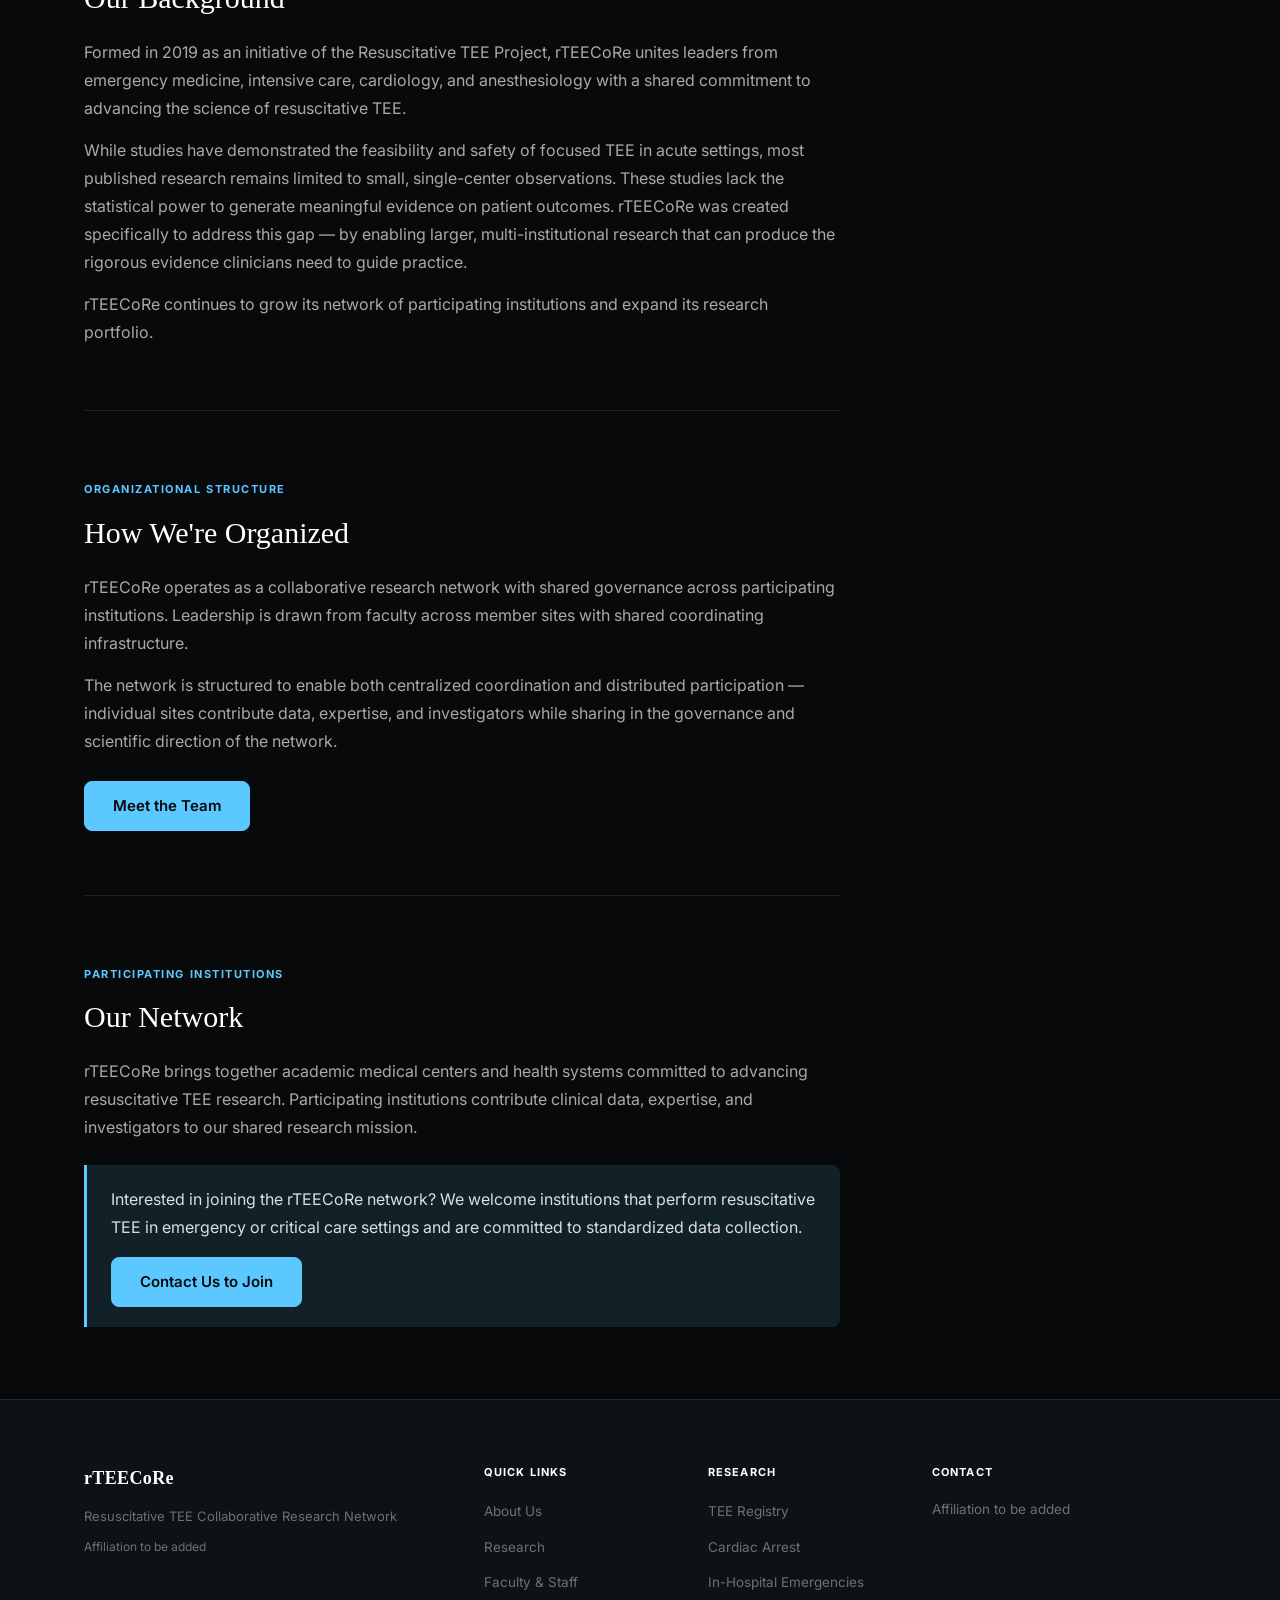
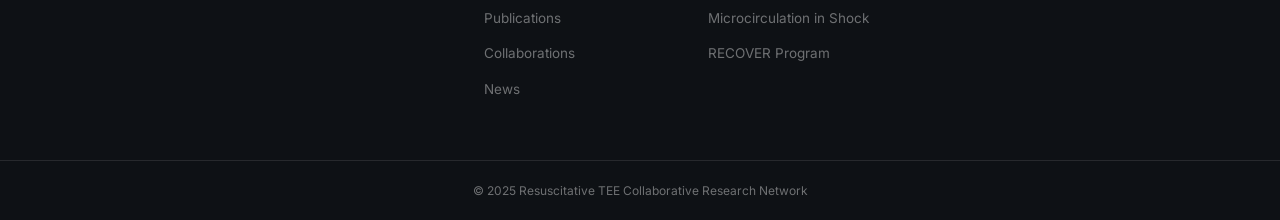
==== commit 01034163: "Remove light/dark mode toggle, revert to dark theme only Co-Authored-By: Claude Sonnet 4.6 <noreply@" ====
--- a/about.html
+++ b/about.html
@@ -48,10 +48,6 @@
           <li><a href="news.html">News</a></li>
         </ul>
       </nav>
-      <button class="theme-toggle" id="theme-toggle" aria-label="Toggle light/dark mode" title="Toggle light/dark mode">
-        <svg class="icon-sun" viewBox="0 0 24 24" fill="none" stroke="currentColor" stroke-width="2" width="18" height="18"><circle cx="12" cy="12" r="5"/><line x1="12" y1="1" x2="12" y2="3"/><line x1="12" y1="21" x2="12" y2="23"/><line x1="4.22" y1="4.22" x2="5.64" y2="5.64"/><line x1="18.36" y1="18.36" x2="19.78" y2="19.78"/><line x1="1" y1="12" x2="3" y2="12"/><line x1="21" y1="12" x2="23" y2="12"/><line x1="4.22" y1="19.78" x2="5.64" y2="18.36"/><line x1="18.36" y1="5.64" x2="19.78" y2="4.22"/></svg>
-        <svg class="icon-moon" viewBox="0 0 24 24" fill="none" stroke="currentColor" stroke-width="2" width="18" height="18"><path d="M21 12.79A9 9 0 1 1 11.21 3 7 7 0 0 0 21 12.79z"/></svg>
-      </button>
       <button class="nav-toggle" aria-label="Toggle navigation"><button class="nav-toggle" aria-label="Toggle navigation"><button class="nav-toggle" aria-label="Toggle navigation">&#9776;</button>#9776;</button>#9776;</button>
     </div>
   </header>
--- a/style.css
+++ b/style.css
@@ -847,85 +847,6 @@
   line-height: 1.75;
 }
 
-/* ── Theme Toggle Button ── */
-.theme-toggle {
-  background: none;
-  border: 1px solid var(--border);
-  border-radius: 8px;
-  color: var(--gray-400);
-  cursor: pointer;
-  padding: 7px 9px;
-  display: flex;
-  align-items: center;
-  justify-content: center;
-  transition: all var(--transition);
-  flex-shrink: 0;
-}
-.theme-toggle:hover {
-  border-color: var(--blue);
-  color: var(--blue);
-  background: var(--blue-light);
-}
-/* Dark mode: show sun icon (click to go light) */
-.icon-sun { display: block; }
-.icon-moon { display: none; }
-/* Light mode: show moon icon (click to go dark) */
-[data-theme="light"] .icon-sun { display: none; }
-[data-theme="light"] .icon-moon { display: block; }
-
-/* ── Light Theme ── */
-[data-theme="light"] {
-  --blue: #1A8AC8;
-  --blue-dark: #1470A8;
-  --blue-light: rgba(26, 138, 200, 0.09);
-  --blue-glow: rgba(26, 138, 200, 0.2);
-  --border-blue: rgba(26, 138, 200, 0.3);
-  --dark: #FFFFFF;
-  --dark-2: #F3F5F8;
-  --dark-3: #FFFFFF;
-  --dark-4: #E8EBF0;
-  --dark-5: #DDE1E9;
-  --border: rgba(0,0,0,0.1);
-  --white: #0B1120;
-  --gray-300: rgba(11,17,32,0.9);
-  --gray-400: rgba(11,17,32,0.65);
-  --gray-500: rgba(11,17,32,0.45);
-}
-
-[data-theme="light"] .site-header {
-  background: rgba(255,255,255,0.95);
-  box-shadow: 0 1px 12px rgba(0,0,0,0.08);
-}
-
-[data-theme="light"] .site-footer {
-  background: #1A2235;
-  border-top: none;
-}
-
-[data-theme="light"] .hero {
-  background: #0B1120;
-}
-
-[data-theme="light"] .hero::after {
-  background: linear-gradient(to right, rgba(11,17,32,0.92) 35%, rgba(11,17,32,0.5) 70%, rgba(11,17,32,0.2) 100%);
-}
-
-[data-theme="light"] .about-strip {
-  background: var(--dark-2);
-  border-color: var(--border);
-}
-
-[data-theme="light"] .mission { background: #F3F5F8; }
-[data-theme="light"] .content-section { background: #F3F5F8; }
-[data-theme="light"] .cta-banner { background: #1A2235; border: none; }
-[data-theme="light"] .cta-banner h2,
-[data-theme="light"] .cta-banner p { color: rgba(255,255,255,0.9); }
-[data-theme="light"] .page-hero { background: #1A2235; border-bottom: none; }
-[data-theme="light"] .page-hero h1,
-[data-theme="light"] .page-hero p { color: rgba(255,255,255,0.9); }
-[data-theme="light"] .dropdown { background: #fff; box-shadow: 0 8px 32px rgba(0,0,0,0.15); }
-[data-theme="light"] .footer-logo span { color: var(--blue); }
-
 /* ── Responsive ── */
 @media (max-width: 1024px) {
   .strip-grid { grid-template-columns: repeat(2, 1fr); }
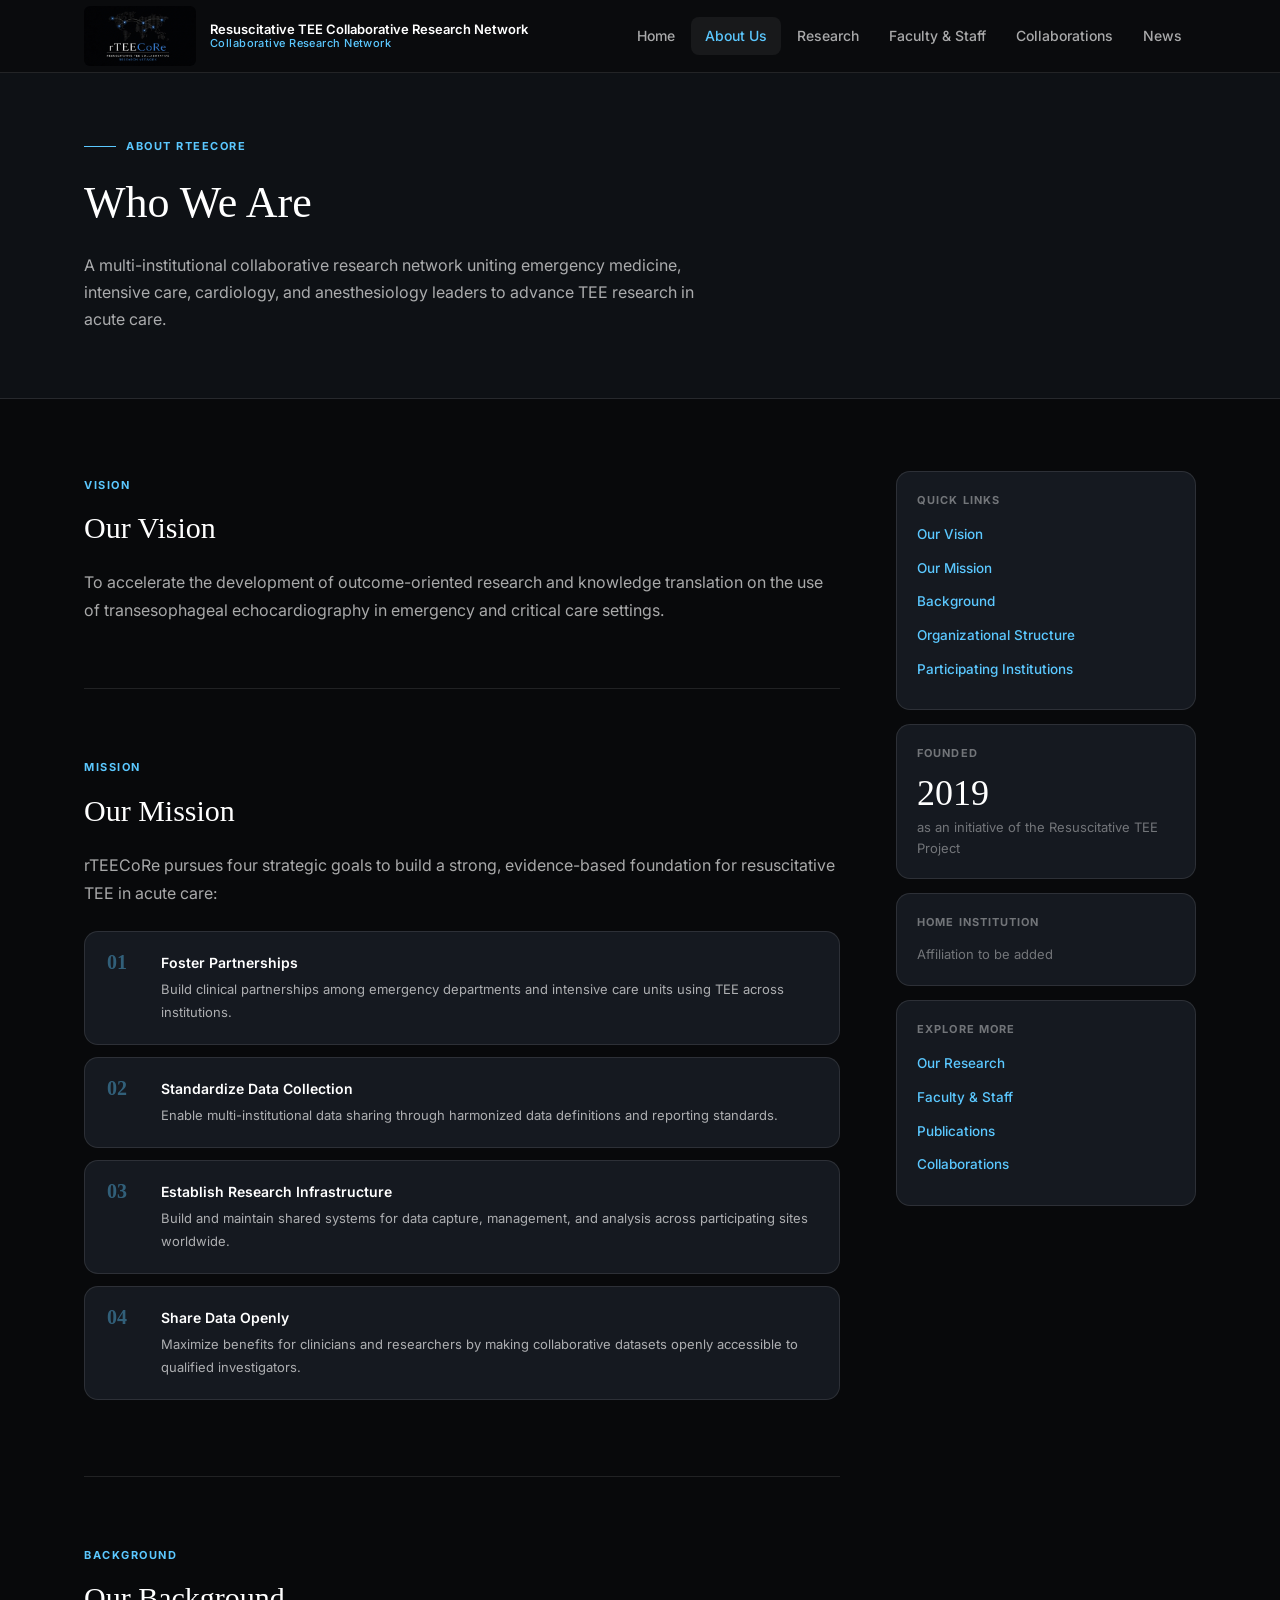
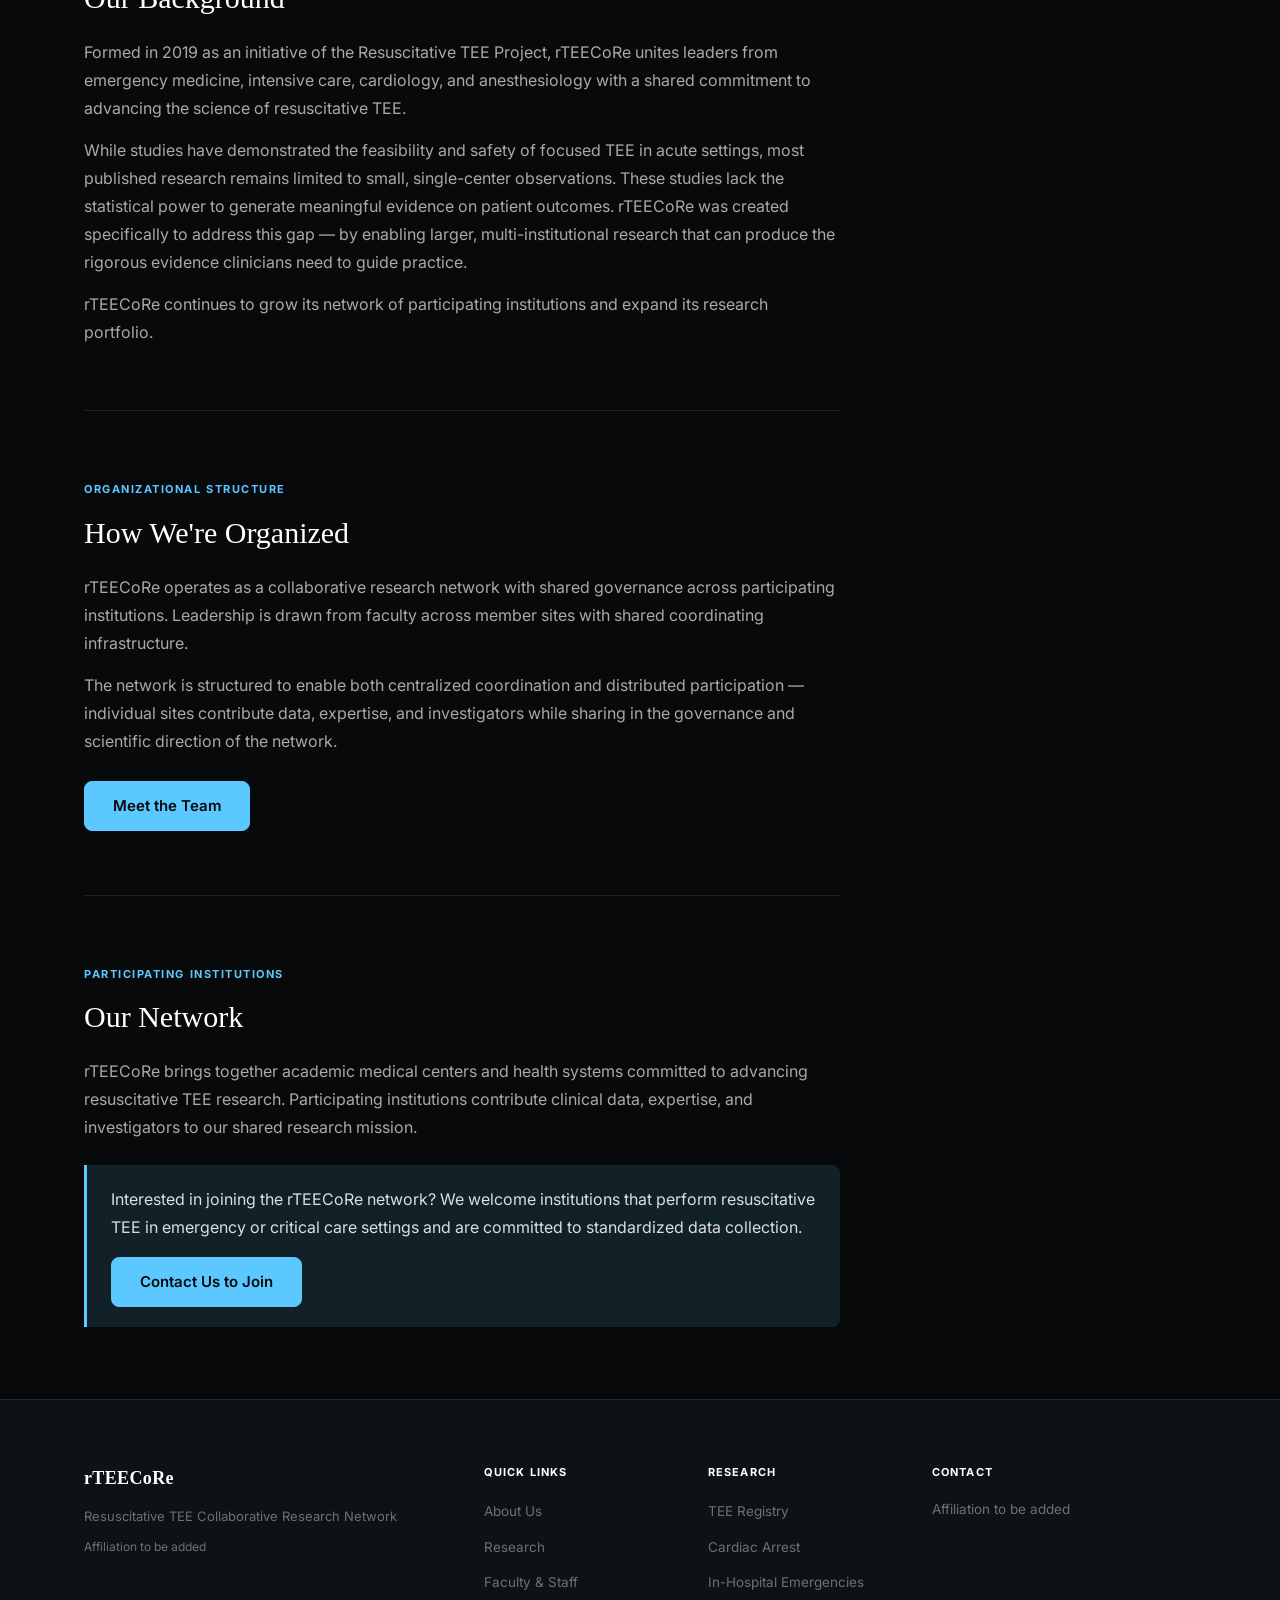
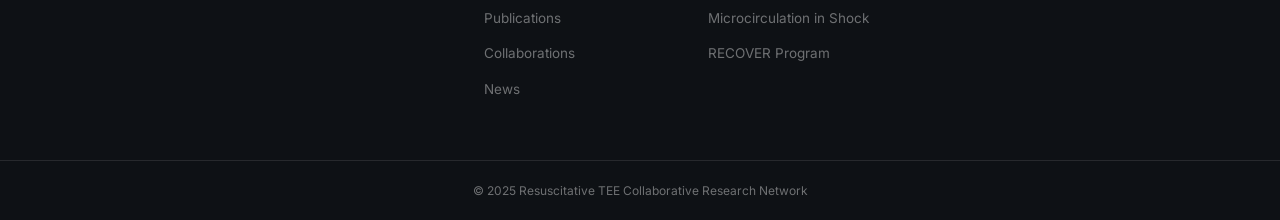
==== commit 7fe4df66: "Fix mangled nav-toggle button across all pages Co-Authored-By: Claude Sonnet 4.6 <noreply@anthropic." ====
--- a/about.html
+++ b/about.html
@@ -48,7 +48,7 @@
           <li><a href="news.html">News</a></li>
         </ul>
       </nav>
-      <button class="nav-toggle" aria-label="Toggle navigation"><button class="nav-toggle" aria-label="Toggle navigation"><button class="nav-toggle" aria-label="Toggle navigation">&#9776;</button>#9776;</button>#9776;</button>
+      <button class="nav-toggle" aria-label="Toggle navigation">&#9776;</button>
     </div>
   </header>
 
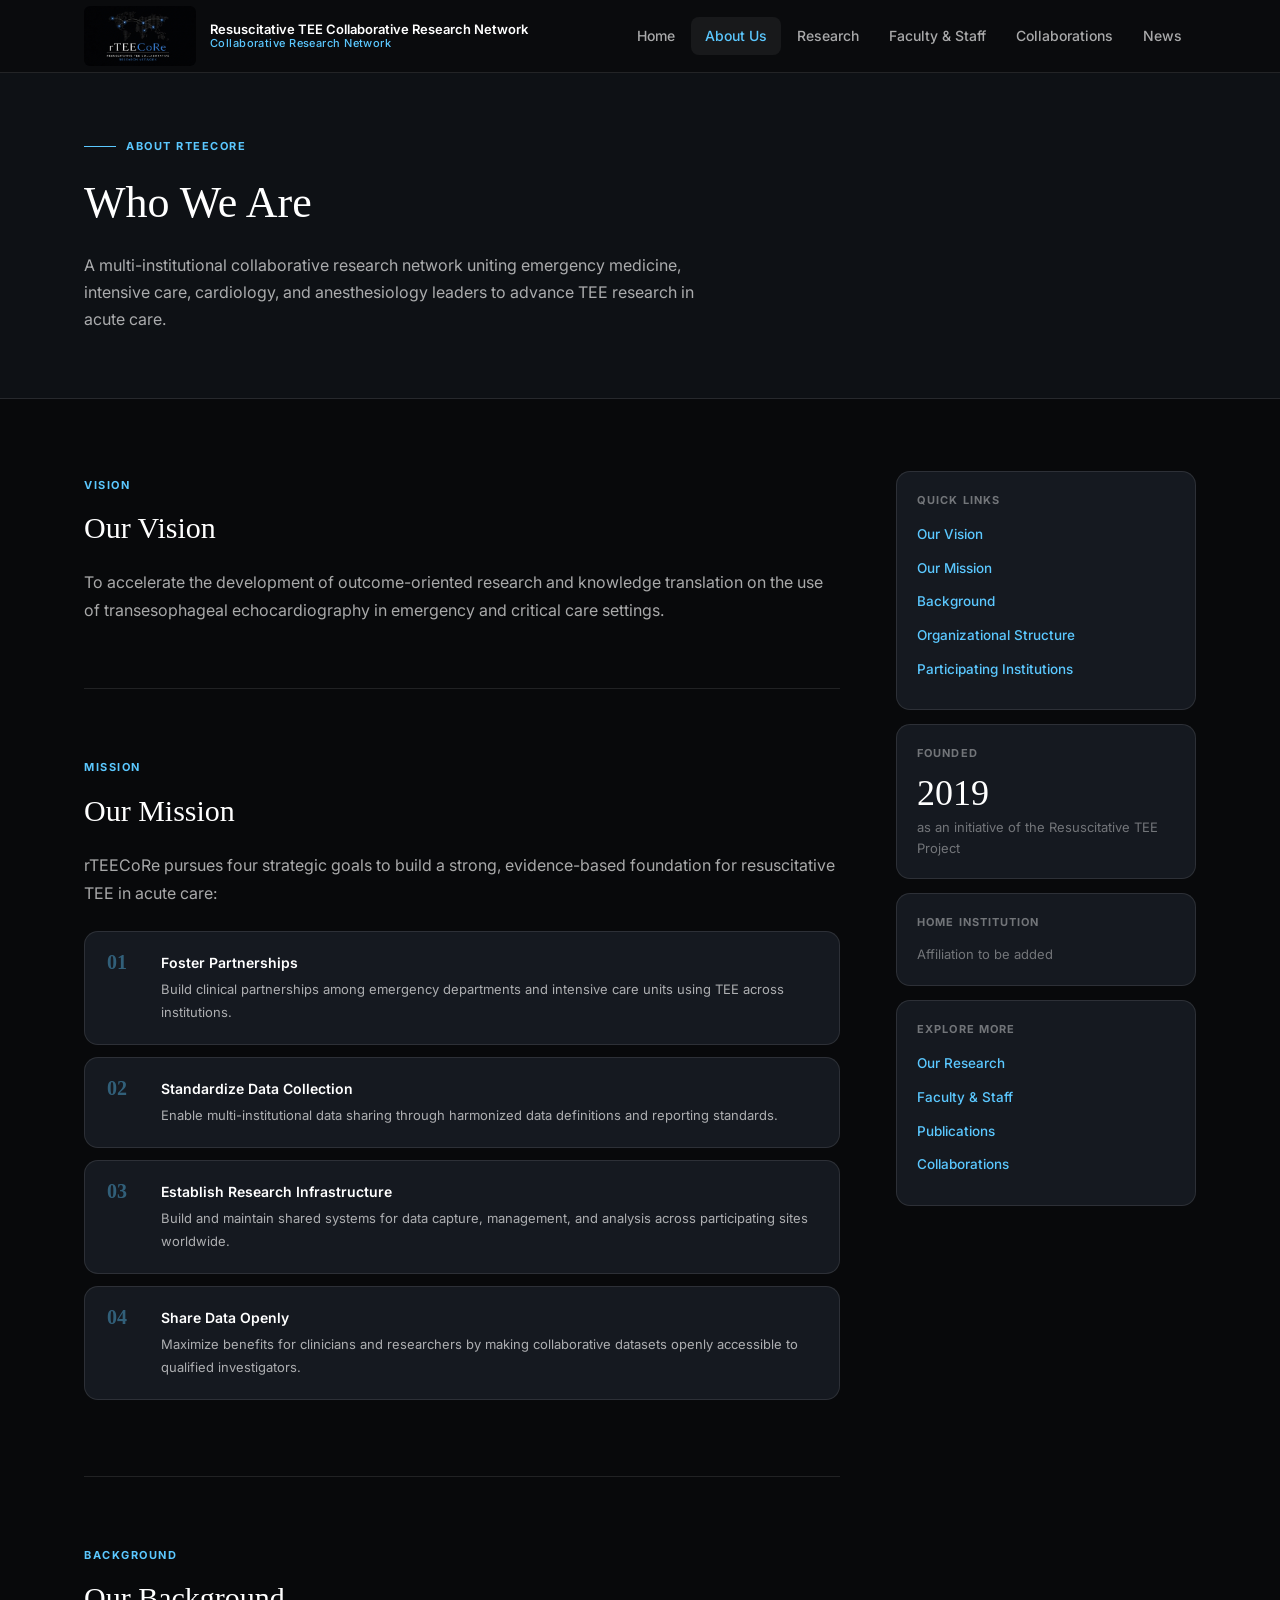
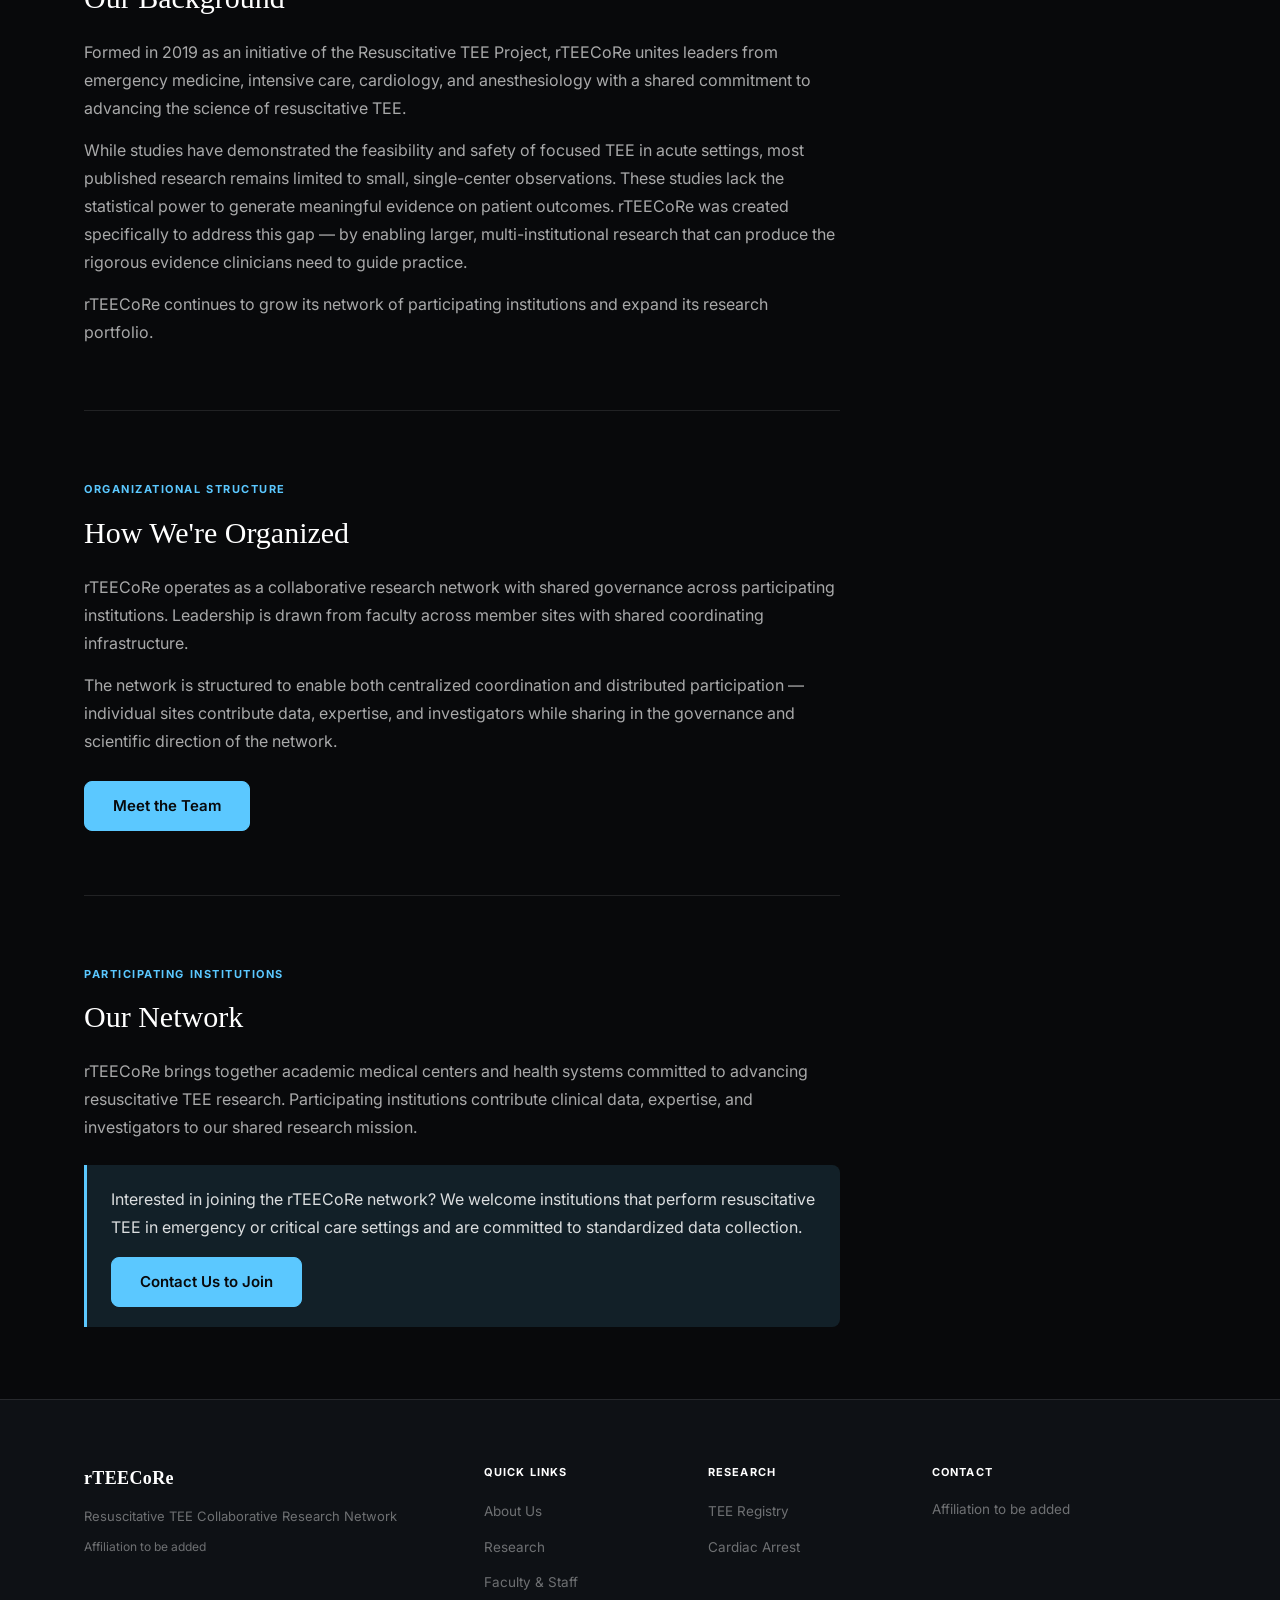
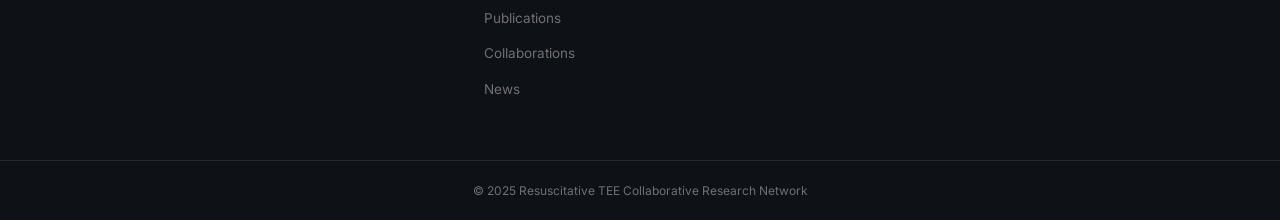
==== commit 32410a65: "Remove 4 items from Research dropdown nav Co-Authored-By: Claude Sonnet 4.6 <noreply@anthropic.com>" ====
--- a/about.html
+++ b/about.html
@@ -28,10 +28,6 @@
             <a href="research.html">Research</a>
             <ul class="dropdown">
               <li><a href="research.html#registry">Resuscitative TEE Registry</a></li>
-              <li><a href="research.html#cardiac-arrest">Cardiac Arrest Research</a></li>
-              <li><a href="research.html#in-hospital">In-Hospital Emergencies</a></li>
-              <li><a href="research.html#microcirculation">Microcirculation in Shock</a></li>
-              <li><a href="research.html#recover">RECOVER Program</a></li>
               <li><a href="publications.html">Recent Publications</a></li>
             </ul>
           </li>
@@ -194,10 +190,7 @@
         <ul>
           <li><a href="research.html#registry">TEE Registry</a></li>
           <li><a href="research.html#cardiac-arrest">Cardiac Arrest</a></li>
-          <li><a href="research.html#in-hospital">In-Hospital Emergencies</a></li>
-          <li><a href="research.html#microcirculation">Microcirculation in Shock</a></li>
-          <li><a href="research.html#recover">RECOVER Program</a></li>
-        </ul>
+          </ul>
       </div>
       <div class="footer-contact">
         <h4>Contact</h4>
